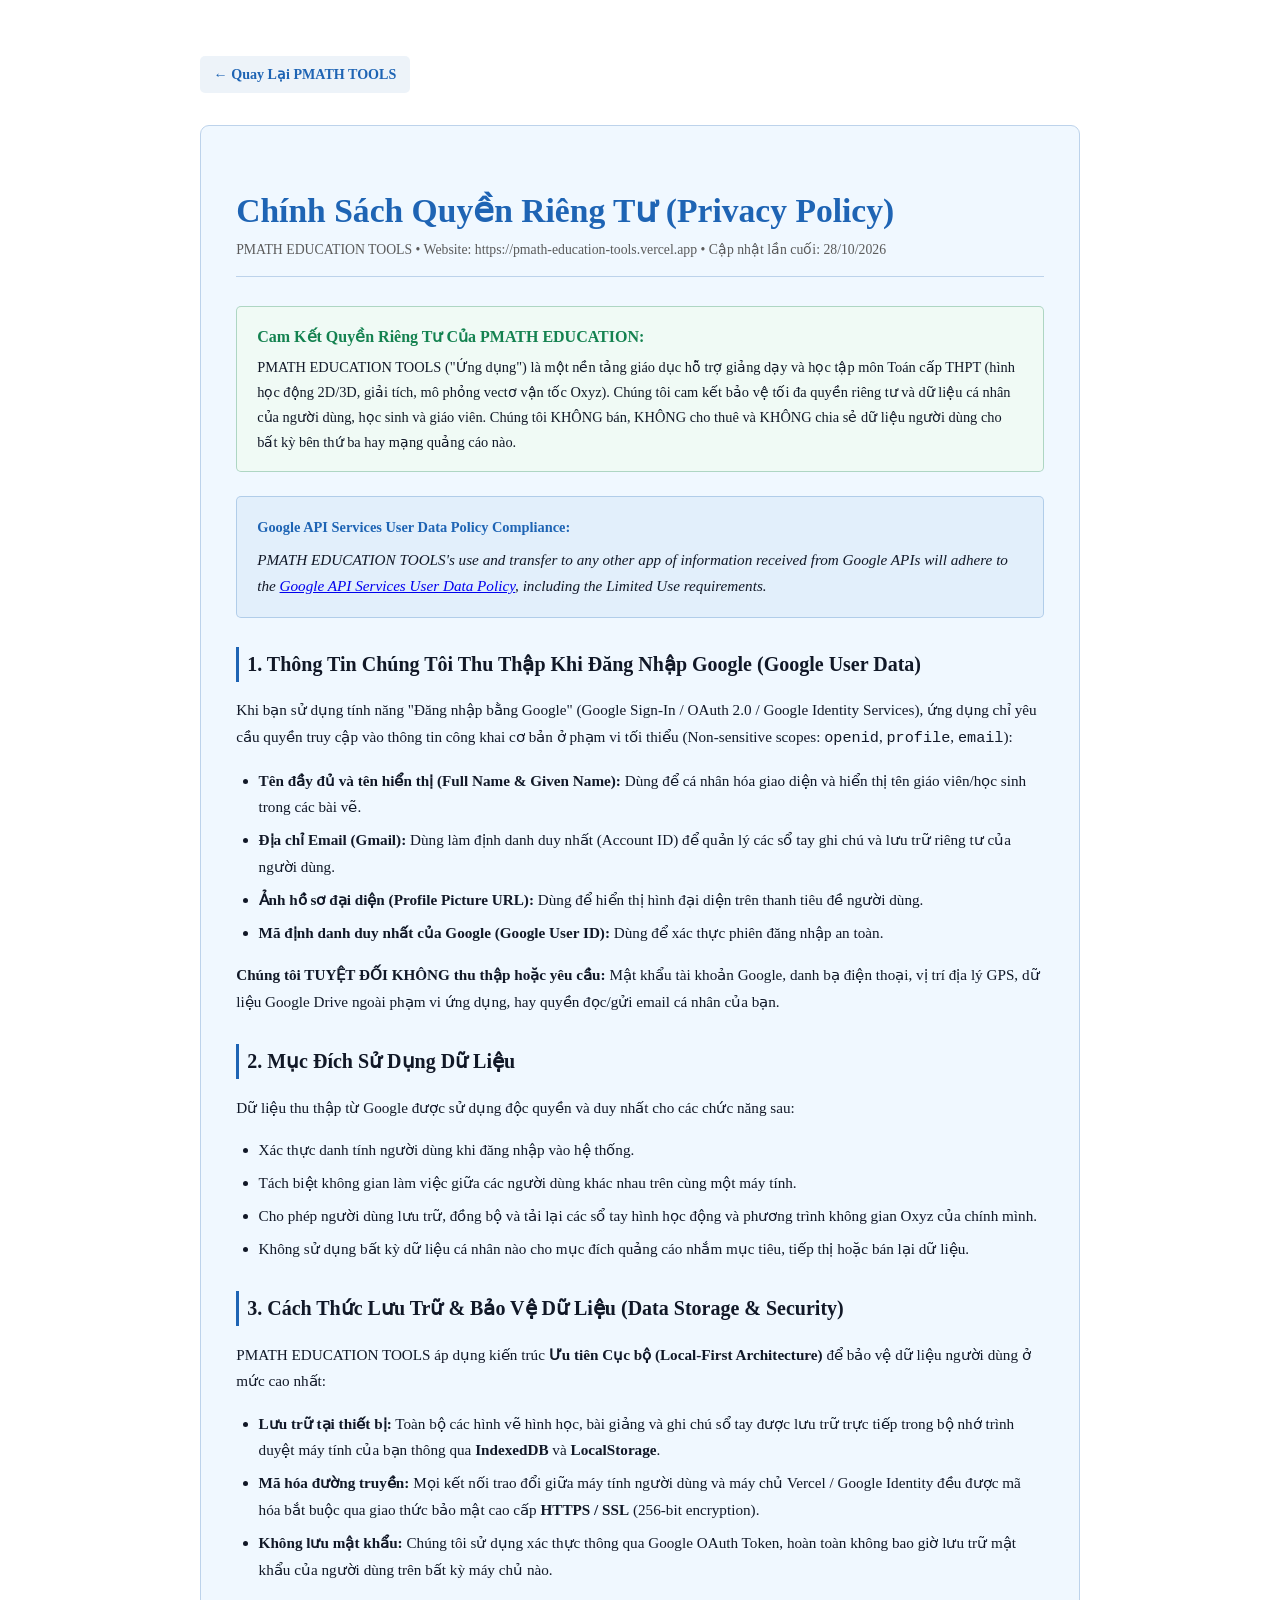
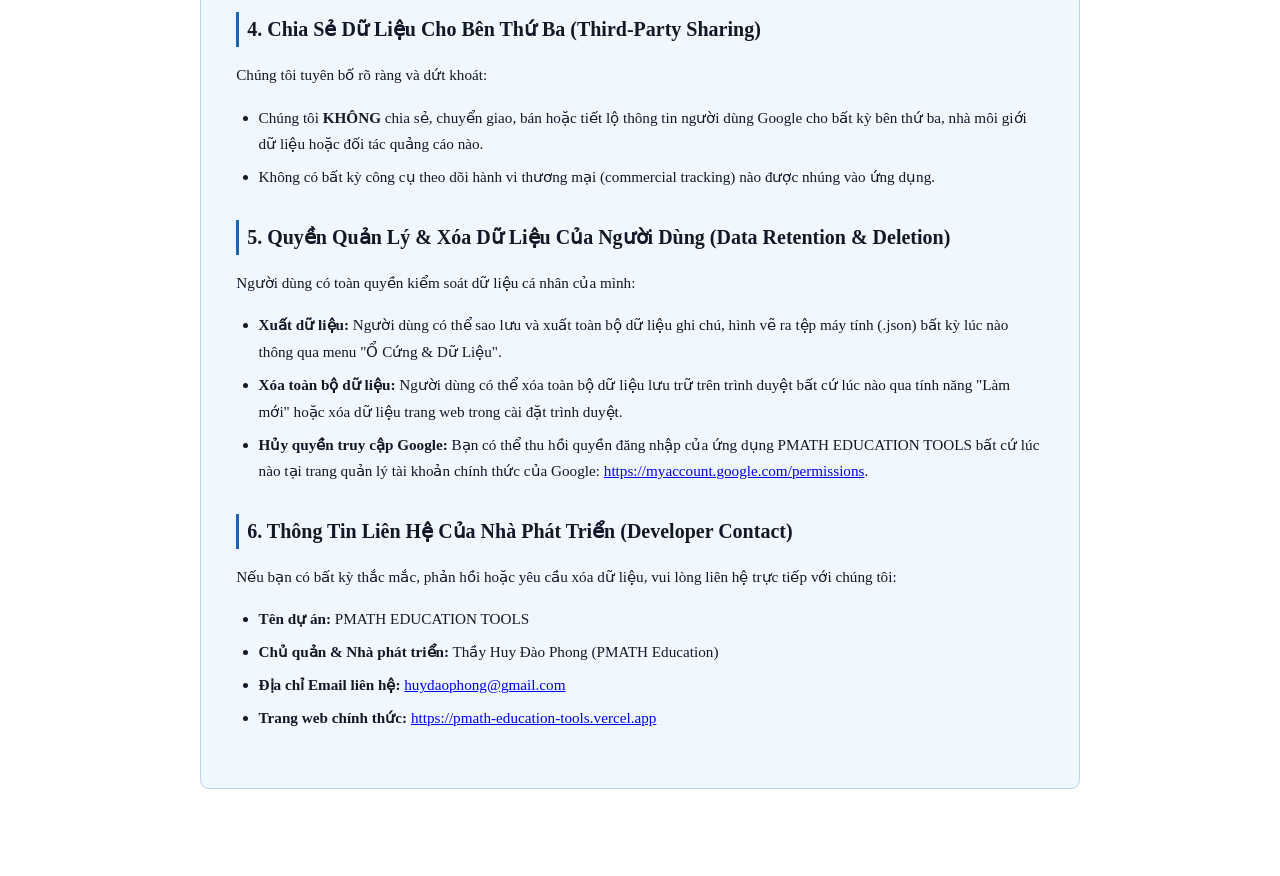
==== privacy.html @ 31294663 "Add Privacy Policy and Terms of Service pages for Google OAuth verification" ====
<!DOCTYPE html>
<html lang="vi" data-theme="light">
<head>
  <meta charset="UTF-8" />
  <meta name="viewport" content="width=device-width, initial-scale=1.0" />
  <link rel="icon" type="image/png" href="./favicon.png" />
  <title>Chính Sách Quyền Riêng Tư (Privacy Policy) — PMATH EDUCATION TOOLS</title>
  <link rel="stylesheet" href="./styles.css" />
  <style>
    .legal-page-container {
      max-width: 880px;
      margin: 0 auto;
      padding: 3rem 1.5rem 5rem;
      color: var(--text-main);
      line-height: 1.75;
    }
    .legal-nav-back {
      display: inline-flex;
      align-items: center;
      gap: 0.45rem;
      font-size: 0.88rem;
      font-weight: 700;
      color: var(--excolor);
      text-decoration: none;
      margin-bottom: 2rem;
      padding: 0.4rem 0.85rem;
      border-radius: var(--radius-sm);
      background: rgba(30, 100, 180, 0.08);
      transition: all 0.15s ease;
    }
    .legal-nav-back:hover {
      background: var(--excolor);
      color: #ffffff;
    }
    .legal-card {
      background: var(--bg-card);
      border: 1px solid var(--border-color);
      border-radius: var(--radius-lg);
      padding: 2.5rem 2.2rem;
      box-shadow: var(--shadow-sm);
    }
    .legal-card h1 {
      font-size: 2.1rem;
      font-weight: 800;
      color: var(--excolor);
      margin-bottom: 0.35rem;
      line-height: 1.3;
    }
    .legal-sub {
      font-size: 0.86rem;
      color: var(--text-muted);
      margin-bottom: 1.8rem;
      display: block;
      border-bottom: 1px solid var(--border-color);
      padding-bottom: 0.85rem;
    }
    .legal-card h2 {
      font-size: 1.25rem;
      font-weight: 700;
      color: var(--text-main);
      margin-top: 1.8rem;
      margin-bottom: 0.6rem;
      border-left: 3px solid var(--excolor);
      padding-left: 0.5rem;
    }
    .legal-card p, .legal-card li {
      font-size: 0.95rem;
      color: var(--text-main);
      margin-bottom: 0.75rem;
    }
    .legal-card ul {
      padding-left: 1.4rem;
      margin-bottom: 1rem;
    }
    .legal-card li {
      margin-bottom: 0.4rem;
    }
    .legal-highlight-box {
      background: var(--defbg);
      border: 1px solid rgba(20, 130, 80, 0.3);
      border-radius: var(--radius-sm);
      padding: 1rem 1.25rem;
      margin: 1.25rem 0;
    }
    .legal-compliance-box {
      background: rgba(30, 100, 180, 0.06);
      border: 1px solid rgba(30, 100, 180, 0.25);
      border-radius: var(--radius-sm);
      padding: 1.1rem 1.25rem;
      margin: 1.5rem 0;
      font-size: 0.9rem;
    }
  </style>
</head>
<body style="background: var(--bg-body);">
  <div class="legal-page-container">
    <a href="./index.html" class="legal-nav-back">← Quay Lại PMATH TOOLS</a>

    <div class="legal-card">
      <h1>Chính Sách Quyền Riêng Tư (Privacy Policy)</h1>
      <span class="legal-sub">PMATH EDUCATION TOOLS • Website: https://pmath-education-tools.vercel.app • Cập nhật lần cuối: 28/10/2026</span>

      <div class="legal-highlight-box">
        <strong style="color:var(--defcolor); display:block; margin-bottom:0.25rem;">Cam Kết Quyền Riêng Tư Của PMATH EDUCATION:</strong>
        <p style="margin:0; font-size:0.9rem;">
          PMATH EDUCATION TOOLS ("Ứng dụng") là một nền tảng giáo dục hỗ trợ giảng dạy và học tập môn Toán cấp THPT (hình học động 2D/3D, giải tích, mô phỏng vectơ vận tốc Oxyz). Chúng tôi cam kết bảo vệ tối đa quyền riêng tư và dữ liệu cá nhân của người dùng, học sinh và giáo viên. Chúng tôi KHÔNG bán, KHÔNG cho thuê và KHÔNG chia sẻ dữ liệu người dùng cho bất kỳ bên thứ ba hay mạng quảng cáo nào.
        </p>
      </div>

      <!-- Google User Data Policy Compliance Statement -->
      <div class="legal-compliance-box">
        <strong style="color:var(--excolor); display:block; margin-bottom:0.4rem;">Google API Services User Data Policy Compliance:</strong>
        <p style="margin:0; font-style:italic;">
          PMATH EDUCATION TOOLS's use and transfer to any other app of information received from Google APIs will adhere to the <a href="https://developers.google.com/terms/api-services-user-data-policy" target="_blank" rel="noreferrer">Google API Services User Data Policy</a>, including the Limited Use requirements.
        </p>
      </div>

      <h2>1. Thông Tin Chúng Tôi Thu Thập Khi Đăng Nhập Google (Google User Data)</h2>
      <p>Khi bạn sử dụng tính năng "Đăng nhập bằng Google" (Google Sign-In / OAuth 2.0 / Google Identity Services), ứng dụng chỉ yêu cầu quyền truy cập vào thông tin công khai cơ bản ở phạm vi tối thiểu (Non-sensitive scopes: <code>openid</code>, <code>profile</code>, <code>email</code>):</p>
      <ul>
        <li><strong>Tên đầy đủ và tên hiển thị (Full Name &amp; Given Name):</strong> Dùng để cá nhân hóa giao diện và hiển thị tên giáo viên/học sinh trong các bài vẽ.</li>
        <li><strong>Địa chỉ Email (Gmail):</strong> Dùng làm định danh duy nhất (Account ID) để quản lý các sổ tay ghi chú và lưu trữ riêng tư của người dùng.</li>
        <li><strong>Ảnh hồ sơ đại diện (Profile Picture URL):</strong> Dùng để hiển thị hình đại diện trên thanh tiêu đề người dùng.</li>
        <li><strong>Mã định danh duy nhất của Google (Google User ID):</strong> Dùng để xác thực phiên đăng nhập an toàn.</li>
      </ul>
      <p><strong>Chúng tôi TUYỆT ĐỐI KHÔNG thu thập hoặc yêu cầu:</strong> Mật khẩu tài khoản Google, danh bạ điện thoại, vị trí địa lý GPS, dữ liệu Google Drive ngoài phạm vi ứng dụng, hay quyền đọc/gửi email cá nhân của bạn.</p>

      <h2>2. Mục Đích Sử Dụng Dữ Liệu</h2>
      <p>Dữ liệu thu thập từ Google được sử dụng độc quyền và duy nhất cho các chức năng sau:</p>
      <ul>
        <li>Xác thực danh tính người dùng khi đăng nhập vào hệ thống.</li>
        <li>Tách biệt không gian làm việc giữa các người dùng khác nhau trên cùng một máy tính.</li>
        <li>Cho phép người dùng lưu trữ, đồng bộ và tải lại các sổ tay hình học động và phương trình không gian Oxyz của chính mình.</li>
        <li>Không sử dụng bất kỳ dữ liệu cá nhân nào cho mục đích quảng cáo nhắm mục tiêu, tiếp thị hoặc bán lại dữ liệu.</li>
      </ul>

      <h2>3. Cách Thức Lưu Trữ &amp; Bảo Vệ Dữ Liệu (Data Storage &amp; Security)</h2>
      <p>PMATH EDUCATION TOOLS áp dụng kiến trúc <strong>Ưu tiên Cục bộ (Local-First Architecture)</strong> để bảo vệ dữ liệu người dùng ở mức cao nhất:</p>
      <ul>
        <li><strong>Lưu trữ tại thiết bị:</strong> Toàn bộ các hình vẽ hình học, bài giảng và ghi chú sổ tay được lưu trữ trực tiếp trong bộ nhớ trình duyệt máy tính của bạn thông qua <strong>IndexedDB</strong> và <strong>LocalStorage</strong>.</li>
        <li><strong>Mã hóa đường truyền:</strong> Mọi kết nối trao đổi giữa máy tính người dùng và máy chủ Vercel / Google Identity đều được mã hóa bắt buộc qua giao thức bảo mật cao cấp <strong>HTTPS / SSL</strong> (256-bit encryption).</li>
        <li><strong>Không lưu mật khẩu:</strong> Chúng tôi sử dụng xác thực thông qua Google OAuth Token, hoàn toàn không bao giờ lưu trữ mật khẩu của người dùng trên bất kỳ máy chủ nào.</li>
      </ul>

      <h2>4. Chia Sẻ Dữ Liệu Cho Bên Thứ Ba (Third-Party Sharing)</h2>
      <p>Chúng tôi tuyên bố rõ ràng và dứt khoát:</p>
      <ul>
        <li>Chúng tôi <strong>KHÔNG</strong> chia sẻ, chuyển giao, bán hoặc tiết lộ thông tin người dùng Google cho bất kỳ bên thứ ba, nhà môi giới dữ liệu hoặc đối tác quảng cáo nào.</li>
        <li>Không có bất kỳ công cụ theo dõi hành vi thương mại (commercial tracking) nào được nhúng vào ứng dụng.</li>
      </ul>

      <h2>5. Quyền Quản Lý &amp; Xóa Dữ Liệu Của Người Dùng (Data Retention &amp; Deletion)</h2>
      <p>Người dùng có toàn quyền kiểm soát dữ liệu cá nhân của mình:</p>
      <ul>
        <li><strong>Xuất dữ liệu:</strong> Người dùng có thể sao lưu và xuất toàn bộ dữ liệu ghi chú, hình vẽ ra tệp máy tính (.json) bất kỳ lúc nào thông qua menu "Ổ Cứng &amp; Dữ Liệu".</li>
        <li><strong>Xóa toàn bộ dữ liệu:</strong> Người dùng có thể xóa toàn bộ dữ liệu lưu trữ trên trình duyệt bất cứ lúc nào qua tính năng "Làm mới" hoặc xóa dữ liệu trang web trong cài đặt trình duyệt.</li>
        <li><strong>Hủy quyền truy cập Google:</strong> Bạn có thể thu hồi quyền đăng nhập của ứng dụng PMATH EDUCATION TOOLS bất cứ lúc nào tại trang quản lý tài khoản chính thức của Google: <a href="https://myaccount.google.com/permissions" target="_blank" rel="noreferrer">https://myaccount.google.com/permissions</a>.</li>
      </ul>

      <h2>6. Thông Tin Liên Hệ Của Nhà Phát Triển (Developer Contact)</h2>
      <p>Nếu bạn có bất kỳ thắc mắc, phản hồi hoặc yêu cầu xóa dữ liệu, vui lòng liên hệ trực tiếp với chúng tôi:</p>
      <ul>
        <li><strong>Tên dự án:</strong> PMATH EDUCATION TOOLS</li>
        <li><strong>Chủ quản &amp; Nhà phát triển:</strong> Thầy Huy Đào Phong (PMATH Education)</li>
        <li><strong>Địa chỉ Email liên hệ:</strong> <a href="mailto:huydaophong@gmail.com">huydaophong@gmail.com</a></li>
        <li><strong>Trang web chính thức:</strong> <a href="https://pmath-education-tools.vercel.app">https://pmath-education-tools.vercel.app</a></li>
      </ul>
    </div>
  </div>
</body>
</html>
---- styles.css ----
/* ==========================================================================
   PMATH EDUCATION TOOLS — DESIGN SYSTEM (Theo Template_PMATH.tex v2.1)
   Font chính: Times New Roman + AxMath / KaTeX_Main
   Bảng màu Signature PMATH:
     - excolor   : RGB(30, 100, 180)  -> #1e64b4 (Xanh dương - Câu hỏi / Tiêu đề)
     - defcolor  : RGB(20, 130, 80)   -> #148250 (Xanh lá - Kiến thức / Định lý)
     - tfcolor   : RGB(0, 140, 150)   -> #008c96 (Ngọc lam - Đúng/Sai / Ghi chú)
     - warncolor : RGB(180, 90, 20)   -> #b45a14 (Cam nâu - Lưu ý / Mẹo giải)
     - exbg      : RGB(240, 248, 255) -> #f0f8ff (Nền xanh dương nhạt)
     - defbg     : RGB(240, 250, 245) -> #f0faf5 (Nền xanh lá nhạt)
     - tfbg      : RGB(230, 250, 250) -> #e6fafa (Nền ngọc lam nhạt)
     - warnbg    : RGB(255, 248, 240) -> #fff8f0 (Nền cam nhạt)
     - graytext  : RGB(90, 90, 90)    -> #5a5a5a (Chữ phụ)
   ========================================================================== */

:root,
[data-theme="light"] {
  --excolor: #1e64b4;
  --defcolor: #148250;
  --tfcolor: #008c96;
  --warncolor: #b45a14;
  --exbg: #f0f8ff;
  --defbg: #f0faf5;
  --tfbg: #e6fafa;
  --warnbg: #fff8f0;
  --graytext: #5a5a5a;

  --bg-app: #f4f8fc;
  --bg-panel: #ffffff;
  --bg-card: #f0f8ff;
  --bg-input: #ffffff;
  --bg-canvas: #ffffff;
  --text-main: #111827;
  --text-muted: #5a5a5a;
  --border-color: #bdd3eb;

  --primary: #1e64b4;
  --primary-hover: #154c8a;
  --primary-soft: rgba(30, 100, 180, 0.11);
  --accent-amber: #b45a14;
  --accent-emerald: #148250;
  --accent-rose: #c62828;
  --accent-violet: #008c96;

  --shadow-lg: 0 6px 22px -4px rgba(30, 100, 180, 0.12);
  --radius-lg: 9px;
  --radius-md: 7px;
  --radius-sm: 5px;
  --pmath-font: "Segoe UI", system-ui, -apple-system, BlinkMacSystemFont, Roboto, "Helvetica Neue", Arial, sans-serif;
  --pmath-math-font: "Cambria Math", AxMath, "KaTeX_Main", Georgia, serif;
}

[data-theme="dark"] {
  --excolor: #4ea1ff;
  --defcolor: #2dd48f;
  --tfcolor: #22d3ee;
  --warncolor: #fb923c;
  --exbg: #132036;
  --defbg: #0f2620;
  --tfbg: #0f252a;
  --warnbg: #271a12;
  --graytext: #94a3b8;

  --bg-app: #0b1320;
  --bg-panel: #131e31;
  --bg-card: #192841;
  --bg-input: #0d1626;
  --bg-canvas: #09101b;
  --text-main: #f8fafc;
  --text-muted: #94a3b8;
  --border-color: #2b4263;

  --primary: #4ea1ff;
  --primary-hover: #2589f5;
  --primary-soft: rgba(78, 161, 255, 0.15);
  --accent-amber: #fb923c;
  --accent-emerald: #2dd48f;
  --accent-rose: #fb7185;
  --accent-violet: #22d3ee;

  --shadow-lg: 0 10px 30px -5px rgba(0, 0, 0, 0.5);
}

.pmath-global-bar,
.pmath-global-bar *,
.geolab-wrapper,
.geolab-wrapper *,
dialog.app-dialog,
dialog.app-dialog * {
  box-sizing: border-box;
  font-family: var(--pmath-font);
}

/* ==========================================================================
   UNIFIED TOP BRAND HEADER (PMATH EDUCATION TOOLS)
   ========================================================================== */
.pmath-global-bar {
  height: 54px;
  width: 100vw;
  background: linear-gradient(
    90deg,
    #e6fafa 0%,
    #ffffff 18%,
    #ffffff 78%,
    #f0f8ff 100%
  );
  border-bottom: 2px solid #1e64b4;
  box-shadow: 0 2px 10px rgba(30, 100, 180, 0.12);
  display: flex;
  align-items: center;
  justify-content: space-between;
  padding: 0 14px;
  gap: 12px;
  z-index: 100;
  position: relative;
  flex-shrink: 0;
}

.pmath-global-bar::after {
  content: "";
  position: absolute;
  left: 0;
  right: 0;
  bottom: -4px;
  height: 1.5px;
  background: linear-gradient(90deg, #148250 0%, #008c96 50%, #1e64b4 100%);
  pointer-events: none;
}

.pmath-brand-left {
  display: flex;
  align-items: center;
  gap: 11px;
  min-width: 0;
}

.pmath-logo-box {
  height: 44px;
  padding: 2px 8px;
  background: #ffffff;
  border: 1.5px solid #1e64b4;
  border-radius: 8px;
  display: flex;
  align-items: center;
  justify-content: center;
  box-shadow: 0 2px 6px rgba(30, 100, 180, 0.14);
  flex-shrink: 0;
}

.pmath-logo-img {
  height: 38px;
  width: auto;
  object-fit: contain;
  display: block;
}

.pmath-brand-text {
  display: flex;
  flex-direction: column;
  justify-content: center;
  min-width: 0;
}

.pmath-brand-row1 {
  display: flex;
  align-items: center;
  gap: 7px;
}

.pmath-app-title {
  font-size: 1.15rem;
  font-weight: 700;
  color: #1e64b4;
  letter-spacing: 0.03em;
  line-height: 1.15;
}

.pmath-tag-pill {
  font-size: 0.7rem;
  font-weight: 700;
  color: #ffffff;
  background: #148250;
  padding: 1px 7px;
  border-radius: 4px;
  letter-spacing: 0.04em;
}

.pmath-brand-row2 {
  font-size: 0.75rem;
  color: #5a5a5a;
  white-space: nowrap;
}

.pmath-global-actions {
  display: flex;
  align-items: center;
  gap: 7px;
  flex-shrink: 0;
}

.btn-top-action {
  padding: 5px 12px;
  border-radius: 6px;
  border: 1.5px solid #bdd3eb;
  background: #ffffff;
  color: #1e64b4;
  font-size: 0.84rem;
  font-weight: 700;
  cursor: pointer;
  display: inline-flex;
  align-items: center;
  gap: 5px;
  transition: all 0.16s ease;
}

.btn-top-action:hover {
  background: #f0f8ff;
  border-color: #1e64b4;
}

.btn-top-action.active {
  background: #148250;
  color: #ffffff;
  border-color: #0f663e;
  box-shadow: 0 2px 6px rgba(20, 130, 80, 0.28);
}

.btn-top-action.theme-action-btn {
  padding: 5px 9px;
  font-size: 1rem;
}

.motion-quick-bar {
  display: flex;
  align-items: center;
  gap: 6px;
  padding: 3px 10px;
  background: var(--warnbg);
  border: 1px solid var(--warncolor);
  border-radius: var(--radius-sm);
}

.pmath-global-nav {
  display: flex;
  align-items: center;
  gap: 6px;
  background: #f0f8ff;
  padding: 4px;
  border-radius: 8px;
  border: 1px solid #bdd3eb;
  flex-shrink: 0;
}

.pmath-nav-tab {
  border: 1px solid transparent;
  background: transparent;
  color: #1e64b4;
  font-size: 0.88rem;
  font-weight: 700;
  padding: 5px 12px;
  border-radius: 6px;
  cursor: pointer;
  transition: all 0.16s ease;
  white-space: nowrap;
}

.pmath-nav-tab:hover {
  background: rgba(30, 100, 180, 0.08);
}

.pmath-nav-tab.active {
  background: #1e64b4;
  color: #ffffff;
  border-color: #154884;
  box-shadow: 0 2px 6px rgba(30, 100, 180, 0.28);
}

/* Containers under Top Brand Bar */
#root.pmath-board-root {
  width: 100vw;
  height: calc(100vh - 54px);
  overflow: hidden;
}

.geolab-wrapper {
  background-color: var(--bg-app);
  color: var(--text-main);
  line-height: 1.45;
  height: calc(100vh - 54px);
  width: 100vw;
  display: flex;
  flex-direction: column;
  overflow-x: hidden;
  overflow-y: auto;
  user-select: none;
}

.geolab-wrapper h1,
.geolab-wrapper h2,
.geolab-wrapper h3,
.geolab-wrapper h4,
.geolab-wrapper p,
.geolab-wrapper ul,
.geolab-wrapper ol,
dialog.app-dialog h2,
dialog.app-dialog h3,
dialog.app-dialog p {
  margin: 0;
  padding: 0;
}

/* Floating Mode Switcher (Bottom-Right Quick Pill) */
.floating-mode-switcher {
  position: fixed;
  bottom: 14px;
  right: 16px;
  z-index: 99999;
  display: flex;
  align-items: center;
  gap: 5px;
  padding: 4px;
  background: rgba(255, 255, 255, 0.96);
  backdrop-filter: blur(10px);
  border: 1.5px solid #1e64b4;
  border-radius: 999px;
  box-shadow: 0 8px 26px rgba(30, 100, 180, 0.25);
  font-family: var(--pmath-font);
}

.fms-btn {
  display: inline-flex;
  align-items: center;
  gap: 6px;
  padding: 5px 13px;
  border-radius: 999px;
  border: none;
  background: transparent;
  color: #1e64b4;
  font-size: 13.5px;
  font-weight: 700;
  cursor: pointer;
  transition: all 0.18s ease;
  white-space: nowrap;
}

.fms-logo {
  width: 20px;
  height: 20px;
  object-fit: contain;
  border-radius: 4px;
  background: #fff;
}

.fms-btn:hover {
  background: #f0f8ff;
}

.fms-btn.active#switchToNRBtn {
  background: linear-gradient(135deg, #1e64b4, #008c96);
  color: #ffffff;
  box-shadow: 0 2px 10px rgba(30, 100, 180, 0.38);
}

.fms-btn.active#switchToGeoLabBtn {
  background: linear-gradient(135deg, #148250, #008c96);
  color: #ffffff;
  box-shadow: 0 2px 10px rgba(20, 130, 80, 0.38);
}

/* Studio Sub-Header */
.app-header {
  display: flex;
  align-items: center;
  justify-content: space-between;
  padding: 0.5rem 1.2rem;
  background-color: var(--bg-panel);
  border-bottom: 1.5px solid var(--excolor);
  gap: 0.75rem;
  flex-wrap: wrap;
}

.brand {
  display: flex;
  align-items: center;
  gap: 0.65rem;
}

.brand-logo-mini {
  width: 38px;
  height: 38px;
  border-radius: 7px;
  background: #ffffff;
  border: 1px solid var(--excolor);
  display: flex;
  align-items: center;
  justify-content: center;
  padding: 2px;
  box-shadow: 0 2px 6px rgba(30, 100, 180, 0.15);
}

.brand-logo-mini img {
  width: 100%;
  height: 100%;
  object-fit: contain;
}

.brand-title h1 {
  font-size: 1.05rem;
  font-weight: 700;
  color: var(--excolor);
  letter-spacing: 0.02em;
}

.brand-title p {
  font-size: 0.8rem;
  color: var(--text-muted);
  font-style: normal;
}

/* Space Mode Switcher (2D vs 3D) */
.space-switcher {
  display: flex;
  background-color: var(--exbg);
  padding: 0.22rem;
  border-radius: var(--radius-md);
  border: 1px solid var(--excolor);
  gap: 0.25rem;
}

.space-btn {
  border: none;
  background: transparent;
  color: var(--excolor);
  padding: 0.36rem 0.9rem;
  border-radius: var(--radius-sm);
  font-size: 0.88rem;
  font-weight: 700;
  cursor: pointer;
  transition: all 0.15s;
}

.space-btn.active {
  background-color: var(--excolor);
  color: #ffffff;
}

.header-actions {
  display: flex;
  align-items: center;
  gap: 0.5rem;
  flex-wrap: wrap;
}

.btn-secondary {
  display: inline-flex;
  align-items: center;
  gap: 0.35rem;
  padding: 0.38rem 0.78rem;
  border-radius: var(--radius-sm);
  border: 1px solid var(--border-color);
  background-color: var(--bg-card);
  color: var(--text-main);
  font-size: 0.85rem;
  font-weight: 700;
  cursor: pointer;
  transition: all 0.15s;
}

.btn-secondary:hover {
  border-color: var(--excolor);
  background-color: var(--primary-soft);
  color: var(--excolor);
}

.btn-primary {
  display: inline-flex;
  align-items: center;
  gap: 0.35rem;
  padding: 0.42rem 0.9rem;
  border-radius: var(--radius-sm);
  border: 1px solid var(--excolor);
  background-color: var(--excolor);
  color: #fff;
  font-weight: 700;
  font-size: 0.86rem;
  cursor: pointer;
  transition: background-color 0.15s;
}

.btn-primary:hover {
  background-color: var(--primary-hover);
}

/* Equation Input Bar */
.equation-bar-wrap {
  background-color: var(--defbg);
  border-bottom: 1px solid var(--border-color);
  padding: 0.5rem 1.2rem;
  display: flex;
  flex-direction: column;
  gap: 0.38rem;
}

.equation-form-row {
  display: flex;
  align-items: center;
  gap: 0.5rem;
  flex-wrap: wrap;
}

.eq-badge {
  font-family: "Segoe UI", system-ui, -apple-system, sans-serif;
  font-style: normal;
  font-weight: 700;
  font-size: 0.98rem;
  color: #ffffff;
  background-color: var(--defcolor);
  border: 1px solid var(--defcolor);
  padding: 0.3rem 0.7rem;
  border-radius: var(--radius-sm);
}

.eq-input {
  flex: 1;
  min-width: 260px;
  padding: 0.44rem 0.8rem;
  border-radius: var(--radius-sm);
  border: 1.5px solid var(--defcolor);
  background-color: var(--bg-input);
  color: var(--text-main);
  font-family: "Segoe UI", system-ui, -apple-system, sans-serif;
  font-size: 0.95rem;
  outline: none;
}

.eq-input:focus {
  border-color: var(--excolor);
  box-shadow: 0 0 0 2px var(--primary-soft);
}

.eq-presets-row {
  display: flex;
  align-items: center;
  gap: 0.4rem;
  flex-wrap: wrap;
  font-size: 0.82rem;
}

.eq-chip {
  padding: 0.2rem 0.6rem;
  border-radius: 999px;
  border: 1px solid var(--border-color);
  background-color: var(--bg-panel);
  color: var(--text-main);
  cursor: pointer;
  font-size: 0.8rem;
  transition: all 0.15s;
}

.eq-chip:hover {
  border-color: var(--excolor);
  color: var(--excolor);
  background-color: var(--exbg);
}

.eq-chip.combo {
  border-color: var(--warncolor);
  background-color: var(--warnbg);
  color: var(--warncolor);
  font-weight: 700;
}

.eq-error-msg {
  font-size: 0.84rem;
  color: var(--accent-rose);
  font-weight: 700;
  display: none;
}

/* Workspace Layout (Adaptive: 2 Columns by default, 3 Columns when Knowledge Drawer is Open) */
.workspace {
  display: grid;
  grid-template-columns: 295px 1fr;
  gap: 0.85rem;
  padding: 0.75rem 1rem;
  flex: 1;
  max-width: 1920px;
  width: 100%;
  margin: 0 auto;
  transition: grid-template-columns 0.25s ease;
}

.workspace.knowledge-open {
  grid-template-columns: 295px 1fr 390px;
}

/* Left Sidebar: Segmented Tabs (Active Objects vs Geometry Library) */
.sidebar {
  background-color: var(--bg-panel);
  border: 1.5px solid var(--excolor);
  border-radius: var(--radius-lg);
  display: flex;
  flex-direction: column;
  overflow: hidden;
  box-shadow: var(--shadow-lg);
  max-height: calc(100vh - 210px);
}

.sidebar-tabs-header {
  display: flex;
  background-color: var(--exbg);
  border-bottom: 1.5px solid var(--border-color);
  padding: 4px;
  gap: 4px;
}

.sidebar-tab-btn {
  flex: 1;
  padding: 6px 8px;
  border: 1px solid transparent;
  border-radius: var(--radius-sm);
  background: transparent;
  color: var(--text-muted);
  font-size: 0.82rem;
  font-weight: 700;
  cursor: pointer;
  transition: all 0.15s ease;
  white-space: nowrap;
  display: flex;
  align-items: center;
  justify-content: center;
  gap: 4px;
}

.sidebar-tab-btn:hover {
  color: var(--excolor);
  background: rgba(30, 100, 180, 0.08);
}

.sidebar-tab-btn.active {
  background: var(--bg-panel);
  color: var(--excolor);
  border-color: var(--excolor);
  box-shadow: 0 1px 4px rgba(30, 100, 180, 0.16);
}

.sidebar-tab-panel {
  display: flex;
  flex-direction: column;
  flex: 1;
  overflow: hidden;
}

.sidebar-panel-hint {
  padding: 0.4rem 0.65rem;
  font-size: 0.74rem;
  color: var(--text-muted);
  display: flex;
  justify-content: space-between;
  align-items: center;
  border-bottom: 1px solid var(--border-color);
  background: var(--bg-app);
}

.library-filter-pills {
  display: flex;
  gap: 4px;
  padding: 6px 8px;
  overflow-x: auto;
  border-bottom: 1px solid var(--border-color);
  background: var(--bg-app);
}

.filter-pill {
  padding: 2px 8px;
  border-radius: 999px;
  border: 1px solid var(--border-color);
  background: var(--bg-panel);
  color: var(--text-muted);
  font-size: 0.75rem;
  font-weight: 600;
  cursor: pointer;
  white-space: nowrap;
  transition: all 0.14s ease;
}

.filter-pill:hover,
.filter-pill.active {
  background: var(--excolor);
  color: #ffffff;
  border-color: var(--excolor);
}

/* Active Scene Objects Tree */
.scene-objects-list {
  list-style: none;
  overflow-y: auto;
  padding: 0.45rem;
  display: flex;
  flex-direction: column;
  gap: 0.28rem;
  background-color: var(--exbg);
  flex: 1;
}

.scene-obj-item {
  display: flex;
  align-items: center;
  justify-content: space-between;
  padding: 0.4rem 0.55rem;
  border-radius: var(--radius-sm);
  border: 1px solid var(--border-color);
  background-color: var(--bg-panel);
  cursor: pointer;
  font-size: 0.86rem;
  gap: 0.4rem;
}

.scene-obj-item:hover {
  border-color: var(--excolor);
}

.scene-obj-item.selected {
  border: 1.5px solid var(--excolor);
  background-color: var(--primary-soft);
}

.scene-obj-item.hidden-obj {
  opacity: 0.48;
}

.obj-left {
  display: flex;
  align-items: center;
  gap: 0.45rem;
  min-width: 0;
  flex: 1;
}

.obj-color-dot {
  width: 12px;
  height: 12px;
  border-radius: 50%;
  flex-shrink: 0;
  border: 1.5px solid #ffffff;
  box-shadow: 0 0 0 1px rgba(0, 0, 0, 0.25);
}

.obj-title-wrap {
  overflow: hidden;
  text-overflow: ellipsis;
  white-space: nowrap;
}

.obj-name {
  font-weight: 700;
  font-style: normal;
}

.obj-sub {
  font-size: 0.78rem;
  color: var(--text-muted);
  margin-left: 0.25rem;
}

.obj-actions {
  display: flex;
  gap: 0.2rem;
}

.icon-mini-btn {
  border: none;
  background: transparent;
  color: var(--text-muted);
  cursor: pointer;
  padding: 0.15rem 0.3rem;
  border-radius: 4px;
  font-size: 0.8rem;
}

.icon-mini-btn:hover {
  color: var(--excolor);
  background-color: var(--exbg);
}

/* Encyclopedia Shape Library List */
.search-box {
  padding: 0.5rem 0.65rem;
  border-bottom: 1px solid var(--border-color);
  background-color: var(--defbg);
}

.search-input {
  width: 100%;
  padding: 0.42rem 0.65rem;
  border-radius: var(--radius-sm);
  border: 1px solid var(--defcolor);
  background-color: var(--bg-input);
  color: var(--text-main);
  font-size: 0.86rem;
  outline: none;
}

.shape-list {
  list-style: none;
  overflow-y: auto;
  padding: 0.45rem;
  display: flex;
  flex-direction: column;
  gap: 0.28rem;
  flex: 1;
  background-color: var(--bg-panel);
}

.shape-group-label {
  font-size: 0.78rem;
  text-transform: uppercase;
  letter-spacing: 0.04em;
  color: var(--defcolor);
  font-weight: 700;
  padding: 0.45rem 0.4rem 0.15rem;
  border-bottom: 1px dashed rgba(20, 130, 80, 0.3);
}

.shape-item {
  width: 100%;
  text-align: left;
  border: 1px solid transparent;
  background: transparent;
  color: var(--text-main);
  padding: 0.46rem 0.55rem;
  border-radius: var(--radius-sm);
  cursor: pointer;
  display: flex;
  align-items: center;
  justify-content: space-between;
  gap: 0.5rem;
  transition: all 0.15s;
}

.shape-item:hover {
  background-color: var(--defbg);
  border-color: var(--defcolor);
}

.shape-item.active {
  background-color: var(--defbg);
  border: 1.5px solid var(--defcolor);
}

.shape-item-left {
  display: flex;
  align-items: center;
  gap: 0.55rem;
  min-width: 0;
}

.shape-badge {
  width: 30px;
  height: 30px;
  border-radius: 6px;
  background-color: var(--exbg);
  border: 1px solid var(--excolor);
  color: var(--excolor);
  display: grid;
  place-items: center;
  font-size: 1rem;
  font-weight: 700;
  flex-shrink: 0;
}

.shape-item-title {
  font-size: 0.9rem;
  font-weight: 700;
  white-space: nowrap;
  overflow: hidden;
  text-overflow: ellipsis;
}

.shape-item-sub {
  font-size: 0.76rem;
  color: var(--text-muted);
  font-style: normal;
  white-space: nowrap;
  overflow: hidden;
  text-overflow: ellipsis;
}

.add-to-scene-pill {
  font-size: 0.74rem;
  padding: 0.15rem 0.48rem;
  border-radius: 4px;
  background-color: var(--defbg);
  border: 1px solid var(--defcolor);
  color: var(--defcolor);
  font-weight: 700;
  flex-shrink: 0;
}

.shape-item:hover .add-to-scene-pill {
  background-color: var(--defcolor);
  color: #fff;
}

/* Center Stage Column */
.stage-column {
  display: flex;
  flex-direction: column;
  gap: 0.9rem;
  min-width: 0;
}

.canvas-card {
  background-color: var(--bg-panel);
  border: 1.5px solid var(--excolor);
  border-radius: var(--radius-lg);
  display: flex;
  flex-direction: column;
  overflow: hidden;
  box-shadow: var(--shadow-lg);
  flex: 1;
  min-height: 470px;
  position: relative;
}

/* Fullscreen Canvas Mode */
.canvas-card.fullscreen-active {
  position: fixed;
  inset: 0;
  z-index: 9999;
  border-radius: 0;
  min-height: 100vh;
}

/* CAD Toolbar (Top of Canvas) */
.cad-toolbar {
  display: flex;
  align-items: center;
  justify-content: space-between;
  padding: 0.42rem 0.75rem;
  border-bottom: 1px solid var(--border-color);
  background-color: var(--exbg);
  flex-wrap: wrap;
  gap: 0.4rem;
}

.tool-group {
  display: flex;
  align-items: center;
  gap: 0.25rem;
  flex-wrap: wrap;
}

.tool-divider {
  width: 1px;
  height: 22px;
  background-color: var(--border-color);
  margin: 0 0.2rem;
}

.cad-btn {
  display: inline-flex;
  align-items: center;
  gap: 0.28rem;
  padding: 0.28rem 0.6rem;
  font-size: 0.82rem;
  font-weight: 700;
  border-radius: var(--radius-sm);
  border: 1px solid var(--border-color);
  background-color: var(--bg-panel);
  color: var(--text-main);
  cursor: pointer;
  transition: all 0.12s;
}

.cad-btn:hover:not(:disabled) {
  border-color: var(--excolor);
  background-color: var(--primary-soft);
  color: var(--excolor);
}

.cad-btn:disabled {
  opacity: 0.4;
  cursor: not-allowed;
}

.cad-btn.active {
  background-color: var(--excolor);
  color: #fff;
  border-color: var(--excolor);
}

.cad-btn.danger:hover:not(:disabled) {
  border-color: var(--accent-rose);
  color: var(--accent-rose);
  background-color: rgba(198, 40, 40, 0.1);
}

/* Style & Special Lines Sub-Toolbar */
.style-toolbar {
  display: flex;
  align-items: center;
  justify-content: space-between;
  padding: 0.36rem 0.75rem;
  border-bottom: 1px solid var(--border-color);
  background-color: var(--bg-panel);
  flex-wrap: wrap;
  gap: 0.5rem;
  font-size: 0.82rem;
  font-weight: 700;
}

.style-controls {
  display: flex;
  align-items: center;
  gap: 0.55rem;
  flex-wrap: wrap;
}

.color-swatch-group {
  display: flex;
  align-items: center;
  gap: 0.3rem;
}

.color-swatch {
  width: 20px;
  height: 20px;
  border-radius: 50%;
  border: 2px solid #ffffff;
  box-shadow: 0 0 0 1px rgba(0, 0, 0, 0.25);
  cursor: pointer;
}

.color-swatch.active {
  box-shadow: 0 0 0 2px var(--excolor);
  transform: scale(1.15);
}

input[type="color"] {
  width: 24px;
  height: 22px;
  border: none;
  background: transparent;
  cursor: pointer;
}

.stroke-select {
  padding: 0.2rem 0.45rem;
  border-radius: 4px;
  border: 1px solid var(--border-color);
  background-color: var(--bg-input);
  color: var(--text-main);
  font-size: 0.82rem;
  font-weight: 700;
}

.canvas-viewport {
  position: relative;
  flex: 1;
  background-color: var(--bg-canvas);
  overflow: hidden;
}

#geoCanvas {
  width: 100%;
  height: 100%;
  display: block;
}

.canvas-status-bar {
  position: absolute;
  bottom: 10px;
  left: 12px;
  right: 12px;
  display: flex;
  justify-content: space-between;
  align-items: center;
  pointer-events: none;
  gap: 0.5rem;
  flex-wrap: wrap;
}

.status-pill {
  background-color: rgba(30, 100, 180, 0.9);
  color: #ffffff;
  padding: 0.28rem 0.75rem;
  border-radius: 999px;
  font-size: 0.8rem;
  backdrop-filter: blur(6px);
  border: 1px solid rgba(255, 255, 255, 0.3);
}

/* ==========================================================================
   TCOLORBOX CONTAINERS (Chuẩn Mục 6 Template_PMATH.tex:
   attach boxed title to top left={xshift=4mm, yshift=-2.5mm})
   ========================================================================== */
.controls-metrics-grid {
  display: grid;
  grid-template-columns: 1fr 1fr;
  gap: 0.85rem;
  padding-top: 0.35rem;
}

.panel-box {
  position: relative;
  background-color: var(--bg-panel);
  border: 1.5px solid var(--excolor);
  border-radius: 9px;
  padding: 1.15rem 0.95rem 0.8rem;
  box-shadow: var(--shadow-lg);
}

.panel-box.tcolorbox-ex {
  background-color: var(--exbg);
  border-color: var(--excolor);
}

.panel-box.tcolorbox-def {
  background-color: var(--defbg);
  border-color: var(--defcolor);
}

.tcolorbox-badge {
  position: absolute;
  top: -12px;
  left: 14px;
  padding: 2px 12px;
  border-radius: 6px;
  color: #ffffff;
  font-size: 0.86rem;
  font-weight: 700;
  letter-spacing: 0.02em;
  box-shadow: 0 2px 6px rgba(0, 0, 0, 0.15);
}

.tcolorbox-badge.badge-ex {
  background-color: var(--excolor);
}

.tcolorbox-badge.badge-def {
  background-color: var(--defcolor);
}

.tcolorbox-badge.badge-tf {
  background-color: var(--tfcolor);
}

.tcolorbox-badge.badge-warn {
  background-color: var(--warncolor);
}

.panel-box-header {
  display: flex;
  align-items: center;
  justify-content: space-between;
  margin-bottom: 0.5rem;
  padding-bottom: 0.35rem;
  border-bottom: 1px dashed var(--border-color);
}

.sliders-container {
  display: grid;
  grid-template-columns: repeat(auto-fill, minmax(168px, 1fr));
  gap: 0.55rem;
}

.param-input-group {
  display: flex;
  flex-direction: column;
  gap: 0.22rem;
  background-color: var(--bg-panel);
  border: 1px solid var(--border-color);
  border-radius: var(--radius-md);
  padding: 0.42rem 0.6rem;
}

.param-input-label {
  font-size: 0.82rem;
  font-weight: 700;
  color: var(--text-main);
}

.param-input-wrap {
  display: flex;
  align-items: center;
  gap: 0.35rem;
}

.param-number-input {
  width: 100%;
  padding: 0.32rem 0.55rem;
  border-radius: var(--radius-sm);
  border: 1.5px solid var(--excolor);
  background-color: var(--bg-input);
  color: var(--excolor);
  font-family: "Segoe UI", system-ui, -apple-system, sans-serif;
  font-size: 0.96rem;
  font-weight: 700;
  outline: none;
}

.param-number-input:focus {
  box-shadow: 0 0 0 2px var(--primary-soft);
}

.param-unit-tag {
  font-size: 0.8rem;
  color: var(--text-muted);
  font-style: normal;
  font-weight: 700;
  white-space: nowrap;
}

.metrics-grid {
  display: grid;
  grid-template-columns: repeat(2, 1fr);
  gap: 0.45rem;
}

.metric-item {
  background-color: var(--bg-panel);
  border: 1px solid rgba(20, 130, 80, 0.35);
  border-left: 3.5px solid var(--defcolor);
  border-radius: var(--radius-md);
  padding: 0.42rem 0.65rem;
  display: flex;
  flex-direction: column;
}

.metric-name {
  font-size: 0.78rem;
  color: var(--text-muted);
  font-weight: 700;
}

.metric-value {
  font-size: 1.04rem;
  font-weight: 700;
  color: var(--defcolor);
  font-family: "Segoe UI", system-ui, -apple-system, sans-serif;
}

.metric-formula-sub {
  font-size: 0.75rem;
  color: var(--text-muted);
  font-style: normal;
}

/* ==========================================================================
   RIGHT KNOWLEDGE & INTERACTIONS COLUMN (tcolorbox LaTeX Handout Style)
   ========================================================================== */
.knowledge-panel {
  background-color: var(--bg-panel);
  border: 1.5px solid var(--excolor);
  border-radius: var(--radius-lg);
  display: flex;
  flex-direction: column;
  overflow: hidden;
  box-shadow: var(--shadow-lg);
  max-height: calc(100vh - 210px);
}

.knowledge-header {
  padding: 0.65rem 1rem;
  border-bottom: 2px solid var(--excolor);
  background: linear-gradient(135deg, var(--exbg), var(--defbg));
}

.knowledge-header-top {
  display: flex;
  justify-content: space-between;
  align-items: center;
  margin-bottom: 0.25rem;
}

.knowledge-badge-tag {
  font-size: 0.72rem;
  font-weight: 700;
  color: #ffffff;
  background-color: var(--excolor);
  padding: 2px 8px;
  border-radius: 4px;
  letter-spacing: 0.04em;
}

.close-knowledge-btn {
  padding: 2px 8px;
  border-radius: 4px;
  border: 1px solid var(--border-color);
  background: var(--bg-panel);
  color: var(--accent-rose);
  font-size: 0.78rem;
  font-weight: 700;
  cursor: pointer;
  transition: all 0.15s ease;
}

.close-knowledge-btn:hover {
  background: var(--warnbg);
  border-color: var(--accent-rose);
}

.pmath-chapter-tag {
  font-size: 0.72rem;
  font-weight: 700;
  color: #ffffff;
  background-color: var(--excolor);
  padding: 1px 7px;
  border-radius: 4px;
  letter-spacing: 0.04em;
}

.knowledge-header h2 {
  font-size: 1.15rem;
  font-weight: 700;
  color: var(--excolor);
}

.knowledge-header p {
  font-size: 0.82rem;
  color: var(--text-muted);
  font-style: normal;
}

.info-tabs {
  display: grid;
  grid-template-columns: repeat(3, 1fr);
  border-bottom: 1px solid var(--border-color);
  background-color: var(--exbg);
}

.info-tab {
  padding: 0.52rem 0.35rem;
  border: none;
  background: transparent;
  color: var(--text-muted);
  font-size: 0.84rem;
  font-weight: 700;
  cursor: pointer;
  border-bottom: 2.5px solid transparent;
}

.info-tab.active {
  color: var(--excolor);
  border-bottom-color: var(--excolor);
  background-color: var(--bg-panel);
}

.knowledge-body {
  padding: 1.1rem 0.9rem 0.9rem;
  overflow-y: auto;
  display: flex;
  flex-direction: column;
  gap: 1.15rem;
  flex: 1;
  user-select: text;
}

/* LaTeX tcolorbox style for .info-section */
.info-section {
  position: relative;
  background-color: var(--defbg);
  border: 1.5px solid var(--defcolor);
  border-radius: 8px;
  padding: 1.15rem 0.9rem 0.8rem;
}

.info-section:nth-child(2) {
  background-color: var(--bg-panel);
  border-color: var(--defcolor);
}

.info-section:nth-child(3) {
  background-color: var(--exbg);
  border-color: var(--excolor);
}

.info-section:nth-child(4) {
  background-color: var(--warnbg);
  border-color: var(--warncolor);
}

.info-section h4 {
  position: absolute;
  top: -12px;
  left: 12px;
  background-color: var(--defcolor);
  color: #ffffff;
  font-size: 0.84rem;
  font-weight: 700;
  padding: 2px 11px;
  border-radius: 5px;
  margin: 0;
  box-shadow: 0 2px 4px rgba(0, 0, 0, 0.12);
}

.info-section:nth-child(3) h4 {
  background-color: var(--excolor);
}

.info-section:nth-child(4) h4 {
  background-color: var(--warncolor);
}

.info-section p {
  font-size: 0.92rem;
  line-height: 1.5;
}

.prop-list {
  list-style: none;
  display: flex;
  flex-direction: column;
  gap: 0.4rem;
}

.prop-list li {
  font-size: 0.9rem;
  line-height: 1.45;
  position: relative;
  padding-left: 1.1rem;
}

.prop-list li::before {
  content: "•";
  position: absolute;
  left: 0;
  color: var(--defcolor);
  font-weight: 700;
  font-size: 1.1rem;
  line-height: 1.2;
}

.formula-card {
  background-color: var(--bg-panel);
  border: 1px solid var(--border-color);
  border-left: 4px solid var(--excolor);
  border-radius: var(--radius-sm);
  padding: 0.55rem 0.75rem;
  margin-bottom: 0.5rem;
}

.formula-title {
  font-size: 0.84rem;
  color: var(--excolor);
  font-weight: 700;
}

.formula-math {
  font-family: AxMath, "Times New Roman", "Cambria Math", serif;
  font-style: normal;
  font-size: 1.06rem;
  font-weight: 700;
  color: var(--defcolor);
  margin: 0.18rem 0;
}

.formula-note {
  font-size: 0.8rem;
  color: var(--text-muted);
  font-style: normal;
}

.interaction-badge {
  background-color: var(--bg-panel);
  border: 1px solid var(--border-color);
  border-left: 4px solid var(--tfcolor);
  border-radius: var(--radius-sm);
  padding: 0.52rem 0.72rem;
  margin-bottom: 0.45rem;
  font-size: 0.88rem;
}

/* Signature PMATH Footer (fancyfoot in Template_PMATH.tex) */
.pmath-signature-footer {
  display: flex;
  align-items: center;
  justify-content: space-between;
  padding: 0.45rem 1.25rem;
  background-color: var(--bg-panel);
  border-top: 1.5px solid var(--excolor);
  font-size: 0.82rem;
  color: var(--graytext);
  flex-wrap: wrap;
  gap: 0.5rem;
}

.pmath-signature-footer .footer-center strong {
  color: var(--excolor);
}

.pmath-signature-footer .footer-right strong {
  color: var(--defcolor);
}

/* Dialogs */
dialog.app-dialog {
  margin: auto;
  width: min(920px, 92vw);
  max-height: 85vh;
  background-color: var(--bg-panel);
  color: var(--text-main);
  border: 2px solid var(--excolor);
  border-radius: var(--radius-lg);
  padding: 0;
  box-shadow: var(--shadow-lg);
}

dialog.app-dialog.small-dialog {
  width: min(440px, 92vw);
}

dialog.app-dialog::backdrop {
  background: rgba(15, 23, 42, 0.65);
  backdrop-filter: blur(4px);
}

.dialog-header {
  display: flex;
  justify-content: space-between;
  align-items: center;
  padding: 0.8rem 1.15rem;
  border-bottom: 1.5px solid var(--excolor);
  background-color: var(--exbg);
  color: var(--excolor);
}

.dialog-body {
  padding: 1.1rem;
  overflow-y: auto;
  max-height: calc(85vh - 60px);
}

.summary-table {
  width: 100%;
  border-collapse: collapse;
  font-size: 0.9rem;
}

.summary-table th,
.summary-table td {
  border: 1px solid var(--border-color);
  padding: 0.52rem 0.68rem;
  text-align: left;
}

.summary-table th {
  background-color: var(--exbg);
  color: var(--excolor);
  font-weight: 700;
}

/* Quiz (tcolorbox cau style) */
.quiz-box {
  position: relative;
  background-color: var(--exbg);
  border: 1.5px solid var(--excolor);
  border-radius: 8px;
  padding: 1.1rem 0.9rem 0.85rem;
  display: flex;
  flex-direction: column;
  gap: 0.65rem;
}

.quiz-input-row {
  display: flex;
  gap: 0.45rem;
}

.quiz-input {
  flex: 1;
  padding: 0.45rem 0.65rem;
  border-radius: var(--radius-sm);
  border: 1.5px solid var(--excolor);
  background-color: var(--bg-input);
  color: var(--text-main);
  font-size: 0.95rem;
}

.quiz-feedback {
  font-size: 0.88rem;
  padding: 0.55rem 0.7rem;
  border-radius: var(--radius-sm);
  display: none;
}

.quiz-feedback.correct {
  display: block;
  background-color: var(--defbg);
  border: 1.5px solid var(--defcolor);
  color: var(--defcolor);
  font-weight: 700;
}

.quiz-feedback.wrong {
  display: block;
  background-color: var(--warnbg);
  border: 1.5px solid var(--warncolor);
  color: var(--warncolor);
  font-weight: 700;
}

/* ==========================================================================
   EDIT OBJECT MODAL / INSPECTOR (Tính năng Sửa Chi Tiết Điểm, Đường, Khối)
   ========================================================================== */
dialog.app-dialog.edit-dialog {
  width: 580px;
  max-width: 95vw;
  border-radius: var(--radius-lg);
  border: 2px solid var(--excolor);
  box-shadow: 0 12px 36px rgba(0, 0, 0, 0.35);
  padding: 0;
  overflow: hidden;
  background: var(--bg-panel);
}

.edit-dialog-content {
  padding: 1.1rem;
  display: flex;
  flex-direction: column;
  gap: 0.9rem;
  max-height: 70vh;
  overflow-y: auto;
}

.edit-section-header {
  font-size: 0.84rem;
  font-weight: 700;
  color: var(--excolor);
  display: flex;
  align-items: center;
  gap: 6px;
  border-bottom: 1.5px solid var(--border-color);
  padding-bottom: 0.25rem;
  margin-top: 0.25rem;
}

.edit-fields-grid {
  display: grid;
  grid-template-columns: 1fr 1fr;
  gap: 0.65rem;
}

.edit-field-group {
  display: flex;
  flex-direction: column;
  gap: 0.25rem;
}

.edit-field-group.full-width {
  grid-column: 1 / -1;
}

.edit-field-label {
  font-size: 0.8rem;
  font-weight: 700;
  color: var(--text-main);
}

.edit-field-input {
  padding: 0.45rem 0.65rem;
  border-radius: var(--radius-sm);
  border: 1.5px solid var(--border-color);
  background: var(--bg-input);
  color: var(--text-main);
  font-family: var(--pmath-font);
  font-size: 0.92rem;
  font-weight: 600;
  outline: none;
  transition: border-color 0.15s ease;
}

.edit-field-input:focus {
  border-color: var(--excolor);
  box-shadow: 0 0 0 2px var(--primary-soft);
}

.velocity-box {
  background: var(--warnbg);
  border: 1.5px solid var(--warncolor);
  border-radius: var(--radius-md);
  padding: 0.75rem;
  display: flex;
  flex-direction: column;
  gap: 0.65rem;
}

.velocity-header {
  display: flex;
  justify-content: space-between;
  align-items: center;
  font-weight: 700;
  color: var(--warncolor);
  font-size: 0.86rem;
}

.motion-control-row {
  display: flex;
  align-items: center;
  gap: 0.5rem;
}

.btn-motion-toggle {
  padding: 0.35rem 0.8rem;
  border-radius: var(--radius-sm);
  border: 1px solid var(--warncolor);
  background: var(--bg-panel);
  color: var(--warncolor);
  font-weight: 700;
  font-size: 0.82rem;
  cursor: pointer;
  transition: all 0.15s ease;
}

.btn-motion-toggle.active {
  background: var(--warncolor);
  color: #ffffff;
}

.icon-mini-btn.edit-obj-btn {
  color: var(--excolor);
  font-size: 0.76rem;
  padding: 2px 5px;
  background: rgba(30, 100, 180, 0.08);
  border-radius: 4px;
}

.icon-mini-btn.edit-obj-btn:hover {
  background: var(--excolor);
  color: #ffffff;
}

/* ==========================================================================
   AUTO-SAVE BADGE & INDICATOR
   ========================================================================== */
.autosave-pill {
  display: inline-flex;
  align-items: center;
  gap: 0.45rem;
  padding: 0.32rem 0.75rem;
  border-radius: 999px;
  background: rgba(20, 130, 80, 0.12);
  border: 1px solid rgba(20, 130, 80, 0.3);
  color: var(--defcolor);
  font-size: 0.78rem;
  font-weight: 600;
  user-select: none;
  transition: all 0.25s ease;
}

.autosave-pill.saving {
  background: rgba(30, 100, 180, 0.16);
  border-color: var(--excolor);
  color: var(--excolor);
}

.autosave-indicator {
  width: 8px;
  height: 8px;
  border-radius: 50%;
  background-color: var(--defcolor);
  box-shadow: 0 0 6px var(--defcolor);
  animation: pulse-dot 2.2s infinite ease-in-out;
}

.autosave-pill.saving .autosave-indicator {
  background-color: var(--excolor);
  box-shadow: 0 0 7px var(--excolor);
  animation: pulse-dot 0.6s infinite ease-in-out;
}

@keyframes pulse-dot {
  0%, 100% {
    transform: scale(0.9);
    opacity: 0.75;
  }
  50% {
    transform: scale(1.25);
    opacity: 1;
  }
}

/* ==========================================================================
   STORAGE LOCATION & BACKUP MODAL STYLES
   ========================================================================== */
dialog.storage-dialog {
  max-width: 680px;
  width: 95vw;
}

.storage-intro-banner {
  display: flex;
  gap: 0.85rem;
  padding: 0.85rem 1rem;
  background: var(--defbg);
  border: 1px solid rgba(20, 130, 80, 0.25);
  border-radius: var(--radius-md);
  margin-bottom: 1.15rem;
  align-items: flex-start;
}

.storage-intro-icon {
  font-size: 1.6rem;
  line-height: 1;
}

.storage-intro-banner strong {
  display: block;
  font-size: 0.92rem;
  color: var(--defcolor);
  margin-bottom: 0.2rem;
}

.storage-intro-banner p {
  font-size: 0.82rem;
  color: var(--text-main);
  margin: 0;
  line-height: 1.45;
}

.storage-section {
  margin-bottom: 1.25rem;
}

.storage-section-title {
  font-size: 0.88rem;
  font-weight: 700;
  color: var(--text-main);
  margin-bottom: 0.55rem;
  display: flex;
  align-items: center;
  gap: 0.4rem;
}

.storage-path-card {
  background: var(--bg-card);
  border: 1px solid var(--border-color);
  border-radius: var(--radius-sm);
  padding: 0.65rem 0.85rem;
  margin-bottom: 0.55rem;
}

.storage-path-label {
  display: flex;
  justify-content: space-between;
  align-items: center;
  font-size: 0.82rem;
  margin-bottom: 0.35rem;
}

.path-badge {
  font-size: 0.7rem;
  padding: 2px 7px;
  border-radius: 999px;
  background: var(--bg-hover);
  color: var(--text-muted);
  font-weight: 600;
}

.path-badge.primary {
  background: rgba(30, 100, 180, 0.15);
  color: var(--excolor);
  border: 1px solid rgba(30, 100, 180, 0.3);
}

.storage-path-box {
  display: flex;
  align-items: center;
  gap: 0.5rem;
  background: var(--bg-panel);
  border: 1px solid var(--border-color);
  border-radius: 4px;
  padding: 0.35rem 0.6rem;
}

.storage-path-box code {
  flex: 1;
  font-family: "JetBrains Mono", Consolas, monospace;
  font-size: 0.78rem;
  color: var(--text-main);
  word-break: break-all;
  user-select: all;
}

.btn-copy-path {
  background: var(--bg-card);
  border: 1px solid var(--border-color);
  border-radius: 4px;
  padding: 3px 8px;
  font-size: 0.74rem;
  cursor: pointer;
  color: var(--text-main);
  font-weight: 600;
  transition: all 0.15s ease;
  white-space: nowrap;
}

.btn-copy-path:hover {
  background: var(--excolor);
  color: #ffffff;
  border-color: var(--excolor);
}

.storage-path-hint {
  display: block;
  font-size: 0.74rem;
  color: var(--text-muted);
  margin-top: 0.3rem;
}

.storage-files-container {
  max-height: 160px;
  overflow-y: auto;
  border: 1px solid var(--border-color);
  border-radius: var(--radius-sm);
  background: var(--bg-panel);
}

.storage-file-row {
  display: flex;
  align-items: center;
  justify-content: space-between;
  padding: 0.4rem 0.75rem;
  font-size: 0.8rem;
  border-bottom: 1px solid var(--border-color);
}

.storage-file-row:last-child {
  border-bottom: none;
}

.storage-file-info {
  display: flex;
  align-items: center;
  gap: 0.5rem;
  overflow: hidden;
  text-overflow: ellipsis;
  white-space: nowrap;
}

.storage-file-name {
  font-weight: 600;
  color: var(--text-main);
}

.storage-file-dir {
  font-size: 0.72rem;
  color: var(--text-muted);
  background: var(--bg-card);
  padding: 1px 5px;
  border-radius: 3px;
}

.storage-file-meta {
  font-size: 0.74rem;
  color: var(--text-muted);
  white-space: nowrap;
}

.storage-actions-grid {
  display: grid;
  grid-template-columns: 1fr 1fr;
  gap: 0.75rem;
}

/* ==========================================================================
   EDIT DIALOG FORM STYLES
   ========================================================================== */
.edit-form-group {
  margin-bottom: 0.85rem;
}

.edit-form-group label {
  display: block;
  font-size: 0.82rem;
  font-weight: 700;
  color: var(--text-main);
  margin-bottom: 0.35rem;
}

.edit-input-row {
  display: flex;
  gap: 0.5rem;
  align-items: center;
}

.edit-input-text {
  flex: 1;
  padding: 0.4rem 0.65rem;
  border: 1px solid var(--border-color);
  border-radius: var(--radius-sm);
  background: var(--bg-panel);
  color: var(--text-main);
  font-size: 0.85rem;
  font-family: inherit;
}

.edit-input-text:focus {
  outline: none;
  border-color: var(--excolor);
  box-shadow: 0 0 0 2px rgba(30, 100, 180, 0.2);
}

.edit-coord-grid {
  display: grid;
  grid-template-columns: repeat(auto-fit, minmax(75px, 1fr));
  gap: 0.5rem;
}

.edit-coord-item {
  display: flex;
  align-items: center;
  background: var(--bg-card);
  border: 1px solid var(--border-color);
  border-radius: var(--radius-sm);
  padding: 0.25rem 0.45rem;
}

.edit-coord-item span {
  font-size: 0.78rem;
  font-weight: 700;
  color: var(--text-muted);
  margin-right: 0.35rem;
}

.edit-coord-item input {
  width: 100%;
  border: none;
  background: transparent;
  color: var(--text-main);
  font-size: 0.85rem;
  font-weight: 600;
  text-align: right;
  outline: none;
}

.edit-style-row {
  display: flex;
  align-items: center;
  gap: 0.75rem;
  flex-wrap: wrap;
}

.edit-color-picker-wrap {
  display: flex;
  align-items: center;
  gap: 0.4rem;
}

.edit-color-input {
  width: 32px;
  height: 32px;
  border: 1px solid var(--border-color);
  border-radius: 6px;
  cursor: pointer;
  padding: 0;
  background: transparent;
}

.edit-select {
  padding: 0.35rem 0.5rem;
  border: 1px solid var(--border-color);
  border-radius: var(--radius-sm);
  background: var(--bg-panel);
  color: var(--text-main);
  font-size: 0.82rem;
  font-weight: 600;
}

.edit-velocity-card {
  background: var(--warnbg);
  border: 1.5px dashed var(--warncolor);
  border-radius: var(--radius-md);
  padding: 0.85rem;
  margin-top: 0.85rem;
}

.edit-velocity-header {
  display: flex;
  justify-content: space-between;
  align-items: center;
  margin-bottom: 0.65rem;
}

.edit-velocity-header strong {
  color: var(--warncolor);
  font-size: 0.86rem;
  display: flex;
  align-items: center;
  gap: 0.4rem;
}

.velocity-speed-tag {
  background: var(--warncolor);
  color: #ffffff;
  padding: 2px 8px;
  border-radius: 999px;
  font-size: 0.74rem;
  font-weight: 700;
}

@media (max-width: 1220px) {
  .workspace {
    grid-template-columns: 260px 1fr;
  }
  .knowledge-panel {
    grid-column: 1 / -1;
    max-height: none;
  }
}

@media (max-width: 900px) {
  .pmath-brand-row2 {
    display: none;
  }
  .workspace {
    grid-template-columns: 1fr;
  }
  .controls-metrics-grid {
    grid-template-columns: 1fr;
  }
  .storage-actions-grid {
    grid-template-columns: 1fr;
  }
}

/* ==========================================================================
   PMATH HOME VIEW & LANDING PAGE STYLING (v2.5)
   ========================================================================== */
.pmath-home-view {
  display: block;
  width: 100%;
  min-height: calc(100vh - var(--header-height));
  background: var(--bg-body);
  color: var(--text-main);
  overflow-y: auto;
  animation: fadeIn 0.25s ease-out;
}

@keyframes fadeIn {
  from { opacity: 0; transform: translateY(4px); }
  to { opacity: 1; transform: translateY(0); }
}

/* Hero Section */
.home-hero-section {
  max-width: 1140px;
  margin: 0 auto;
  padding: 3.5rem 1.5rem 2.5rem;
  text-align: center;
}

.home-hero-badge {
  display: inline-flex;
  align-items: center;
  gap: 0.5rem;
  padding: 0.35rem 0.95rem;
  background: rgba(30, 100, 180, 0.08);
  border: 1px solid rgba(30, 100, 180, 0.25);
  border-radius: 999px;
  font-size: 0.76rem;
  font-weight: 700;
  color: var(--excolor);
  letter-spacing: 0.04em;
  margin-bottom: 1.25rem;
}

.home-hero-badge .pulse-indicator {
  width: 8px;
  height: 8px;
  border-radius: 50%;
  background: var(--defcolor);
  box-shadow: 0 0 6px var(--defcolor);
  animation: pulse-dot 1.8s infinite ease-in-out;
}

.home-hero-title {
  font-size: 2.65rem;
  font-weight: 800;
  line-height: 1.2;
  letter-spacing: -0.02em;
  color: var(--text-main);
  margin-bottom: 1.15rem;
}

.home-hero-title .gradient-text {
  background: linear-gradient(135deg, var(--excolor) 0%, var(--tfcolor) 100%);
  -webkit-background-clip: text;
  -webkit-text-fill-color: transparent;
}

.home-hero-desc {
  max-width: 820px;
  margin: 0 auto 2.2rem;
  font-size: 1.05rem;
  line-height: 1.65;
  color: var(--text-muted);
}

.home-hero-actions {
  display: flex;
  justify-content: center;
  gap: 1.1rem;
  flex-wrap: wrap;
  margin-bottom: 2.2rem;
}

.btn-hero-primary,
.btn-hero-secondary,
.btn-hero-outline {
  display: inline-flex;
  align-items: center;
  gap: 0.75rem;
  padding: 0.85rem 1.45rem;
  border-radius: var(--radius-md);
  cursor: pointer;
  text-align: left;
  transition: all 0.2s cubic-bezier(0.4, 0, 0.2, 1);
  box-shadow: var(--shadow-sm);
  text-decoration: none;
}

.btn-hero-primary {
  background: linear-gradient(135deg, var(--excolor) 0%, #175094 100%);
  color: #ffffff;
  border: 1px solid rgba(255, 255, 255, 0.2);
}

.btn-hero-primary:hover {
  transform: translateY(-2px);
  box-shadow: var(--shadow-md), 0 6px 16px rgba(30, 100, 180, 0.35);
}

.btn-hero-secondary {
  background: linear-gradient(135deg, #c62828 0%, #a82020 100%);
  color: #ffffff;
  border: 1px solid rgba(255, 255, 255, 0.2);
}

.btn-hero-secondary:hover {
  transform: translateY(-2px);
  box-shadow: var(--shadow-md), 0 6px 16px rgba(198, 40, 40, 0.35);
}

.btn-hero-outline {
  background: var(--bg-card);
  color: var(--text-main);
  border: 1.5px solid var(--border-color);
}

.btn-hero-outline:hover {
  background: var(--bg-hover);
  border-color: var(--excolor);
  color: var(--excolor);
  transform: translateY(-2px);
}

.hero-btn-icon {
  font-size: 1.75rem;
  line-height: 1;
}

.hero-btn-text strong {
  display: block;
  font-size: 0.95rem;
  font-weight: 700;
  line-height: 1.25;
}

.hero-btn-text small {
  display: block;
  font-size: 0.76rem;
  opacity: 0.85;
}

/* Feature Pills */
.home-features-pills {
  display: flex;
  justify-content: center;
  flex-wrap: wrap;
  gap: 0.55rem;
  max-width: 950px;
  margin: 0 auto 1.8rem;
}

.feat-pill {
  font-size: 0.78rem;
  font-weight: 600;
  color: var(--text-muted);
  background: var(--bg-card);
  border: 1px solid var(--border-color);
  border-radius: 999px;
  padding: 0.3rem 0.75rem;
}

/* Home Auth Status Banner */
.home-auth-banner-wrap {
  max-width: 720px;
  margin: 0 auto;
}

.home-login-prompt {
  display: flex;
  align-items: center;
  justify-content: space-between;
  gap: 1rem;
  padding: 0.75rem 1.15rem;
  background: var(--defbg);
  border: 1px solid rgba(20, 130, 80, 0.3);
  border-radius: var(--radius-md);
  font-size: 0.84rem;
  text-align: left;
}

.home-user-badge {
  display: flex;
  align-items: center;
  gap: 0.85rem;
  padding: 0.75rem 1.15rem;
  background: rgba(30, 100, 180, 0.08);
  border: 1px solid rgba(30, 100, 180, 0.25);
  border-radius: var(--radius-md);
  text-align: left;
}

.home-user-avatar {
  width: 38px;
  height: 38px;
  border-radius: 50%;
  border: 2px solid var(--excolor);
}

/* Core Modules Section */
.home-modules-section {
  max-width: 1140px;
  margin: 0 auto;
  padding: 2rem 1.5rem 3rem;
}

.home-section-header {
  text-align: center;
  margin-bottom: 2rem;
}

.home-section-title {
  font-size: 1.75rem;
  font-weight: 800;
  color: var(--text-main);
  letter-spacing: -0.01em;
  margin-bottom: 0.4rem;
}

.home-section-subtitle {
  font-size: 0.92rem;
  color: var(--text-muted);
}

.home-modules-grid {
  display: grid;
  grid-template-columns: repeat(auto-fit, minmax(255px, 1fr));
  gap: 1.25rem;
}

.home-module-card {
  position: relative;
  background: var(--bg-card);
  border: 1px solid var(--border-color);
  border-radius: var(--radius-lg);
  padding: 1.5rem 1.35rem 1.35rem;
  display: flex;
  flex-direction: column;
  transition: all 0.25s ease;
  box-shadow: var(--shadow-sm);
}

.home-module-card:hover {
  transform: translateY(-4px);
  border-color: var(--excolor);
  box-shadow: var(--shadow-md), 0 8px 24px rgba(30, 100, 180, 0.12);
}

.home-module-card.highlight {
  border-color: rgba(198, 40, 40, 0.4);
  background: linear-gradient(180deg, var(--bg-card) 0%, rgba(198, 40, 40, 0.03) 100%);
}

.card-badge-top {
  position: absolute;
  top: -11px;
  right: 18px;
  background: #c62828;
  color: #ffffff;
  font-size: 0.68rem;
  font-weight: 800;
  padding: 2px 9px;
  border-radius: 999px;
  letter-spacing: 0.05em;
  box-shadow: 0 2px 6px rgba(198, 40, 40, 0.35);
}

.card-icon-wrap {
  width: 46px;
  height: 46px;
  border-radius: 12px;
  display: flex;
  align-items: center;
  justify-content: center;
  font-size: 1.6rem;
  margin-bottom: 0.85rem;
}

.card-icon-wrap.blue { background: rgba(30, 100, 180, 0.12); color: var(--excolor); }
.card-icon-wrap.red { background: rgba(198, 40, 40, 0.12); color: #c62828; }
.card-icon-wrap.teal { background: rgba(0, 140, 150, 0.12); color: var(--tfcolor); }
.card-icon-wrap.green { background: rgba(20, 130, 80, 0.12); color: var(--defcolor); }

.card-category {
  font-size: 0.72rem;
  font-weight: 700;
  text-transform: uppercase;
  letter-spacing: 0.06em;
  color: var(--text-muted);
  margin-bottom: 0.35rem;
}

.card-title {
  font-size: 1.15rem;
  font-weight: 700;
  color: var(--text-main);
  line-height: 1.35;
  margin-bottom: 0.65rem;
}

.card-desc {
  font-size: 0.84rem;
  line-height: 1.55;
  color: var(--text-muted);
  margin-bottom: 1rem;
  flex: 1;
}

.card-feature-list {
  list-style: none;
  padding: 0;
  margin: 0 0 1.25rem;
}

.card-feature-list li {
  font-size: 0.78rem;
  color: var(--text-main);
  padding: 0.28rem 0;
  position: relative;
  padding-left: 1.1rem;
}

.card-feature-list li::before {
  content: "•";
  position: absolute;
  left: 2px;
  color: var(--excolor);
  font-weight: bold;
}

.btn-card-action {
  width: 100%;
  padding: 0.6rem 1rem;
  border-radius: var(--radius-sm);
  background: var(--bg-panel);
  border: 1px solid var(--border-color);
  color: var(--text-main);
  font-weight: 700;
  font-size: 0.84rem;
  cursor: pointer;
  transition: all 0.15s ease;
}

.btn-card-action:hover {
  background: var(--excolor);
  color: #ffffff;
  border-color: var(--excolor);
}

.btn-card-action.primary {
  background: #c62828;
  color: #ffffff;
  border-color: #c62828;
}

.btn-card-action.primary:hover {
  background: #a82020;
}

/* Quick Presets Section */
.home-presets-section {
  max-width: 1140px;
  margin: 0 auto;
  padding: 1rem 1.5rem 3rem;
}

.home-presets-grid {
  display: grid;
  grid-template-columns: repeat(auto-fit, minmax(260px, 1fr));
  gap: 1rem;
}

.home-preset-item {
  position: relative;
  background: var(--bg-card);
  border: 1px solid var(--border-color);
  border-radius: var(--radius-md);
  padding: 1.1rem 1.2rem;
  display: flex;
  align-items: center;
  gap: 0.85rem;
  cursor: pointer;
  transition: all 0.2s ease;
}

.home-preset-item:hover {
  border-color: var(--excolor);
  transform: translateY(-2px);
  box-shadow: var(--shadow-md);
}

.preset-badge {
  position: absolute;
  top: -8px;
  left: 14px;
  font-size: 0.65rem;
  font-weight: 700;
  background: var(--excolor);
  color: #ffffff;
  padding: 1px 7px;
  border-radius: 999px;
}

.preset-icon {
  font-size: 1.8rem;
  line-height: 1;
}

.preset-info strong {
  display: block;
  font-size: 0.88rem;
  color: var(--text-main);
  margin-bottom: 0.2rem;
}

.preset-info p {
  font-size: 0.76rem;
  color: var(--text-muted);
  margin: 0;
  line-height: 1.4;
}

.preset-arrow {
  color: var(--excolor);
  font-size: 1.1rem;
  font-weight: bold;
  margin-left: auto;
  transition: transform 0.15s ease;
}

.home-preset-item:hover .preset-arrow {
  transform: translateX(4px);
}

/* PWA Banner */
.home-pwa-banner {
  max-width: 1140px;
  margin: 0 auto 3rem;
  padding: 0 1.5rem;
}

.pwa-banner-content {
  background: linear-gradient(135deg, rgba(30, 100, 180, 0.08) 0%, rgba(20, 130, 80, 0.08) 100%);
  border: 1px solid rgba(30, 100, 180, 0.25);
  border-radius: var(--radius-lg);
  padding: 1.5rem 1.8rem;
  display: flex;
  align-items: center;
  gap: 1.25rem;
  flex-wrap: wrap;
}

.pwa-icon {
  font-size: 2.2rem;
  line-height: 1;
}

.pwa-text {
  flex: 1;
  min-width: 250px;
}

.pwa-text h3 {
  font-size: 1.05rem;
  font-weight: 700;
  color: var(--text-main);
  margin-bottom: 0.25rem;
}

.pwa-text p {
  font-size: 0.82rem;
  color: var(--text-muted);
  margin: 0;
}

.btn-pwa-install {
  padding: 0.65rem 1.35rem;
  border-radius: var(--radius-md);
  background: var(--excolor);
  color: #ffffff;
  border: none;
  font-weight: 700;
  font-size: 0.84rem;
  cursor: pointer;
  transition: all 0.15s ease;
  white-space: nowrap;
}

.btn-pwa-install:hover {
  background: #175094;
  transform: translateY(-1px);
}

/* Home Signature Footer */
.home-signature-footer {
  border-top: 1px solid var(--border-color);
  background: var(--bg-card);
  padding: 1.25rem 1.5rem;
}

.home-footer-inner {
  max-width: 1140px;
  margin: 0 auto;
  display: flex;
  justify-content: space-between;
  align-items: center;
  flex-wrap: wrap;
  gap: 0.85rem;
  font-size: 0.82rem;
  color: var(--text-muted);
}

.home-footer-brand {
  display: flex;
  align-items: center;
  gap: 0.5rem;
}

.footer-logo {
  width: 20px;
  height: 20px;
}

/* ==========================================================================
   GOOGLE AUTH WIDGET & USER PROFILE DROPDOWN
   ========================================================================== */
.user-auth-widget {
  position: relative;
  display: inline-flex;
  align-items: center;
}

.btn-google-login {
  display: inline-flex;
  align-items: center;
  gap: 0.45rem;
  padding: 0.35rem 0.75rem;
  background: var(--bg-panel);
  border: 1px solid var(--border-color);
  border-radius: 999px;
  color: var(--text-main);
  font-size: 0.78rem;
  font-weight: 600;
  cursor: pointer;
  transition: all 0.15s ease;
}

.btn-google-login:hover {
  background: var(--bg-card);
  border-color: #4285F4;
  box-shadow: 0 1px 4px rgba(66, 133, 244, 0.2);
}

.google-icon {
  flex-shrink: 0;
}

.user-profile-menu {
  position: relative;
  display: inline-flex;
  align-items: center;
}

.user-avatar-btn {
  display: inline-flex;
  align-items: center;
  gap: 0.4rem;
  background: transparent;
  border: 1px solid var(--border-color);
  border-radius: 999px;
  padding: 2px 7px 2px 3px;
  cursor: pointer;
  transition: all 0.15s ease;
}

.user-avatar-btn:hover {
  background: var(--bg-hover);
  border-color: var(--excolor);
}

.user-avatar {
  width: 24px;
  height: 24px;
  border-radius: 50%;
  object-fit: cover;
}

.user-name-short {
  font-size: 0.76rem;
  font-weight: 700;
  color: var(--text-main);
  max-width: 95px;
  overflow: hidden;
  text-overflow: ellipsis;
  white-space: nowrap;
}

.dropdown-arrow {
  font-size: 0.7rem;
  color: var(--text-muted);
}

.user-dropdown-content {
  display: none;
  position: absolute;
  top: calc(100% + 6px);
  right: 0;
  background: var(--bg-card);
  border: 1px solid var(--border-color);
  border-radius: var(--radius-md);
  box-shadow: var(--shadow-lg);
  min-width: 220px;
  padding: 0.4rem 0;
  z-index: 9999;
  animation: fadeIn 0.15s ease;
}

.user-dropdown-content.show {
  display: block;
}

.user-dropdown-header {
  padding: 0.55rem 0.85rem;
}

.user-dropdown-header strong {
  display: block;
  font-size: 0.84rem;
  color: var(--text-main);
}

.user-dropdown-header span {
  display: block;
  font-size: 0.74rem;
  color: var(--text-muted);
  overflow: hidden;
  text-overflow: ellipsis;
  white-space: nowrap;
}

.user-dropdown-divider {
  height: 1px;
  background: var(--border-color);
  margin: 0.35rem 0;
}

.user-dropdown-item {
  width: 100%;
  text-align: left;
  background: transparent;
  border: none;
  padding: 0.45rem 0.85rem;
  font-size: 0.8rem;
  color: var(--text-main);
  cursor: pointer;
  display: flex;
  align-items: center;
  gap: 0.45rem;
  transition: background 0.12s ease;
}

.user-dropdown-item:hover {
  background: var(--bg-hover);
  color: var(--excolor);
}

.user-dropdown-item.danger:hover {
  background: rgba(198, 40, 40, 0.08);
  color: #c62828;
}

/* Login Modal */
dialog.login-dialog {
  max-width: 460px;
  width: 92vw;
}

.user-quick-login-card {
  padding: 1rem 1.1rem;
  background: var(--defbg);
  border: 1.5px solid rgba(20, 130, 80, 0.35);
  border-radius: var(--radius-md);
  margin-bottom: 0.5rem;
  box-shadow: var(--shadow-sm);
}

.oauth-help-alert {
  padding: 0.65rem 0.85rem;
  background: rgba(198, 40, 40, 0.08);
  border: 1px solid rgba(198, 40, 40, 0.25);
  border-radius: var(--radius-sm);
  margin-bottom: 0.5rem;
  font-size: 0.78rem;
  color: var(--text-main);
  line-height: 1.45;
}

.oauth-help-alert strong {
  display: block;
  color: #c62828;
  margin-bottom: 0.2rem;
}

.oauth-help-alert p {
  margin: 0;
  color: var(--text-muted);
}

.login-intro-card {
  padding: 0.75rem 0.95rem;
  background: rgba(66, 133, 244, 0.06);
  border: 1px solid rgba(66, 133, 244, 0.2);
  border-radius: var(--radius-sm);
  font-size: 0.82rem;
  line-height: 1.45;
  color: var(--text-main);
}

.btn-demo-login {
  width: 100%;
  padding: 0.65rem 1rem;
  border-radius: 999px;
  background: var(--bg-panel);
  border: 1.5px solid var(--excolor);
  color: var(--excolor);
  font-weight: 700;
  font-size: 0.82rem;
  cursor: pointer;
  transition: all 0.15s ease;
}

.btn-demo-login:hover {
  background: var(--excolor);
  color: #ffffff;
}

.oauth-config-details {
  margin-top: 1rem;
  padding-top: 0.75rem;
  border-top: 1px solid var(--border-color);
  font-size: 0.8rem;
}

.oauth-config-details summary {
  cursor: pointer;
  font-weight: 600;
  color: var(--text-muted);
}

.oauth-config-content {
  margin-top: 0.5rem;
  padding: 0.5rem;
  background: var(--bg-panel);
  border-radius: var(--radius-sm);
}

/* Global Toast */
.pmath-toast {
  position: fixed;
  bottom: 24px;
  left: 50%;
  transform: translateX(-50%) translateY(30px);
  background: rgba(30, 41, 59, 0.94);
  color: #ffffff;
  padding: 0.65rem 1.25rem;
  border-radius: 999px;
  font-size: 0.84rem;
  font-weight: 600;
  backdrop-filter: blur(8px);
  box-shadow: 0 6px 20px rgba(0, 0, 0, 0.25);
  opacity: 0;
  pointer-events: none;
  transition: all 0.25s cubic-bezier(0.4, 0, 0.2, 1);
  z-index: 100000;
}

.pmath-toast.visible {
  opacity: 1;
  transform: translateX(-50%) translateY(0);
}

@media (max-width: 768px) {
  .home-hero-title {
    font-size: 1.95rem;
  }
  .home-hero-actions {
    flex-direction: column;
    align-items: stretch;
  }
}
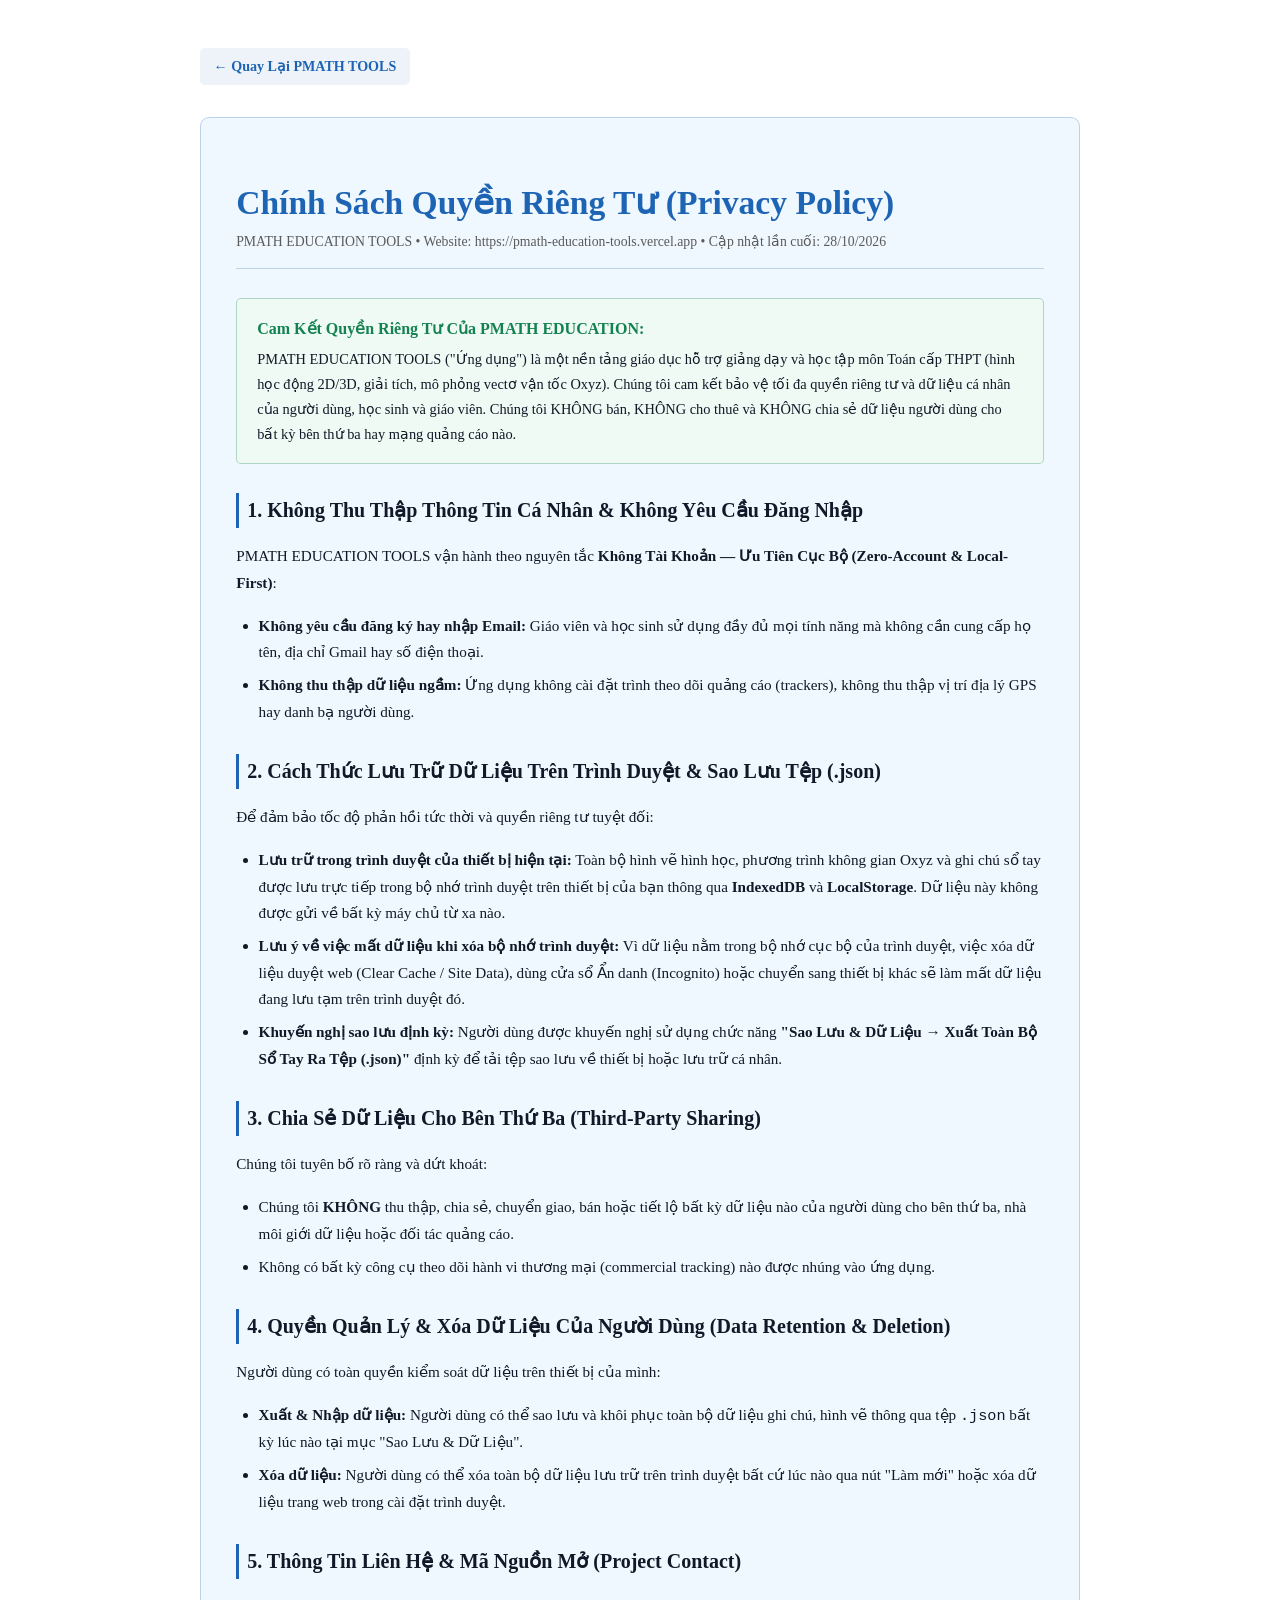
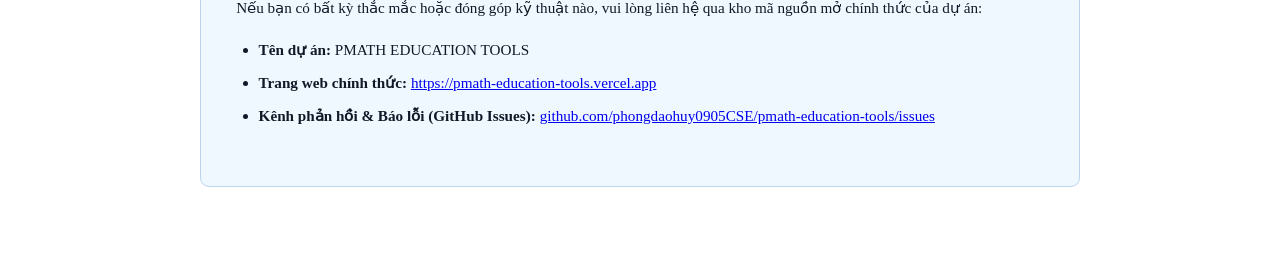
==== commit 766430b4: "fix(audit): remove dev paths/PII, drop fake OAuth, clarify local storage, split shortcuts, unify Vie" ====
--- a/privacy.html
+++ b/privacy.html
@@ -107,63 +107,41 @@
         </p>
       </div>
 
-      <!-- Google User Data Policy Compliance Statement -->
-      <div class="legal-compliance-box">
-        <strong style="color:var(--excolor); display:block; margin-bottom:0.4rem;">Google API Services User Data Policy Compliance:</strong>
-        <p style="margin:0; font-style:italic;">
-          PMATH EDUCATION TOOLS's use and transfer to any other app of information received from Google APIs will adhere to the <a href="https://developers.google.com/terms/api-services-user-data-policy" target="_blank" rel="noreferrer">Google API Services User Data Policy</a>, including the Limited Use requirements.
-        </p>
-      </div>
-
-      <h2>1. Thông Tin Chúng Tôi Thu Thập Khi Đăng Nhập Google (Google User Data)</h2>
-      <p>Khi bạn sử dụng tính năng "Đăng nhập bằng Google" (Google Sign-In / OAuth 2.0 / Google Identity Services), ứng dụng chỉ yêu cầu quyền truy cập vào thông tin công khai cơ bản ở phạm vi tối thiểu (Non-sensitive scopes: <code>openid</code>, <code>profile</code>, <code>email</code>):</p>
+      <h2>1. Không Thu Thập Thông Tin Cá Nhân &amp; Không Yêu Cầu Đăng Nhập</h2>
+      <p>PMATH EDUCATION TOOLS vận hành theo nguyên tắc <strong>Không Tài Khoản — Ưu Tiên Cục Bộ (Zero-Account &amp; Local-First)</strong>:</p>
       <ul>
-        <li><strong>Tên đầy đủ và tên hiển thị (Full Name &amp; Given Name):</strong> Dùng để cá nhân hóa giao diện và hiển thị tên giáo viên/học sinh trong các bài vẽ.</li>
-        <li><strong>Địa chỉ Email (Gmail):</strong> Dùng làm định danh duy nhất (Account ID) để quản lý các sổ tay ghi chú và lưu trữ riêng tư của người dùng.</li>
-        <li><strong>Ảnh hồ sơ đại diện (Profile Picture URL):</strong> Dùng để hiển thị hình đại diện trên thanh tiêu đề người dùng.</li>
-        <li><strong>Mã định danh duy nhất của Google (Google User ID):</strong> Dùng để xác thực phiên đăng nhập an toàn.</li>
-      </ul>
-      <p><strong>Chúng tôi TUYỆT ĐỐI KHÔNG thu thập hoặc yêu cầu:</strong> Mật khẩu tài khoản Google, danh bạ điện thoại, vị trí địa lý GPS, dữ liệu Google Drive ngoài phạm vi ứng dụng, hay quyền đọc/gửi email cá nhân của bạn.</p>
-
-      <h2>2. Mục Đích Sử Dụng Dữ Liệu</h2>
-      <p>Dữ liệu thu thập từ Google được sử dụng độc quyền và duy nhất cho các chức năng sau:</p>
-      <ul>
-        <li>Xác thực danh tính người dùng khi đăng nhập vào hệ thống.</li>
-        <li>Tách biệt không gian làm việc giữa các người dùng khác nhau trên cùng một máy tính.</li>
-        <li>Cho phép người dùng lưu trữ, đồng bộ và tải lại các sổ tay hình học động và phương trình không gian Oxyz của chính mình.</li>
-        <li>Không sử dụng bất kỳ dữ liệu cá nhân nào cho mục đích quảng cáo nhắm mục tiêu, tiếp thị hoặc bán lại dữ liệu.</li>
+        <li><strong>Không yêu cầu đăng ký hay nhập Email:</strong> Giáo viên và học sinh sử dụng đầy đủ mọi tính năng mà không cần cung cấp họ tên, địa chỉ Gmail hay số điện thoại.</li>
+        <li><strong>Không thu thập dữ liệu ngầm:</strong> Ứng dụng không cài đặt trình theo dõi quảng cáo (trackers), không thu thập vị trí địa lý GPS hay danh bạ người dùng.</li>
       </ul>
 
-      <h2>3. Cách Thức Lưu Trữ &amp; Bảo Vệ Dữ Liệu (Data Storage &amp; Security)</h2>
-      <p>PMATH EDUCATION TOOLS áp dụng kiến trúc <strong>Ưu tiên Cục bộ (Local-First Architecture)</strong> để bảo vệ dữ liệu người dùng ở mức cao nhất:</p>
+      <h2>2. Cách Thức Lưu Trữ Dữ Liệu Trên Trình Duyệt &amp; Sao Lưu Tệp (.json)</h2>
+      <p>Để đảm bảo tốc độ phản hồi tức thời và quyền riêng tư tuyệt đối:</p>
       <ul>
-        <li><strong>Lưu trữ tại thiết bị:</strong> Toàn bộ các hình vẽ hình học, bài giảng và ghi chú sổ tay được lưu trữ trực tiếp trong bộ nhớ trình duyệt máy tính của bạn thông qua <strong>IndexedDB</strong> và <strong>LocalStorage</strong>.</li>
-        <li><strong>Mã hóa đường truyền:</strong> Mọi kết nối trao đổi giữa máy tính người dùng và máy chủ Vercel / Google Identity đều được mã hóa bắt buộc qua giao thức bảo mật cao cấp <strong>HTTPS / SSL</strong> (256-bit encryption).</li>
-        <li><strong>Không lưu mật khẩu:</strong> Chúng tôi sử dụng xác thực thông qua Google OAuth Token, hoàn toàn không bao giờ lưu trữ mật khẩu của người dùng trên bất kỳ máy chủ nào.</li>
+        <li><strong>Lưu trữ trong trình duyệt của thiết bị hiện tại:</strong> Toàn bộ hình vẽ hình học, phương trình không gian Oxyz và ghi chú sổ tay được lưu trực tiếp trong bộ nhớ trình duyệt trên thiết bị của bạn thông qua <strong>IndexedDB</strong> và <strong>LocalStorage</strong>. Dữ liệu này không được gửi về bất kỳ máy chủ từ xa nào.</li>
+        <li><strong>Lưu ý về việc mất dữ liệu khi xóa bộ nhớ trình duyệt:</strong> Vì dữ liệu nằm trong bộ nhớ cục bộ của trình duyệt, việc xóa dữ liệu duyệt web (Clear Cache / Site Data), dùng cửa sổ Ẩn danh (Incognito) hoặc chuyển sang thiết bị khác sẽ làm mất dữ liệu đang lưu tạm trên trình duyệt đó.</li>
+        <li><strong>Khuyến nghị sao lưu định kỳ:</strong> Người dùng được khuyến nghị sử dụng chức năng <strong>"Sao Lưu &amp; Dữ Liệu → Xuất Toàn Bộ Sổ Tay Ra Tệp (.json)"</strong> định kỳ để tải tệp sao lưu về thiết bị hoặc lưu trữ cá nhân.</li>
       </ul>
 
-      <h2>4. Chia Sẻ Dữ Liệu Cho Bên Thứ Ba (Third-Party Sharing)</h2>
+      <h2>3. Chia Sẻ Dữ Liệu Cho Bên Thứ Ba (Third-Party Sharing)</h2>
       <p>Chúng tôi tuyên bố rõ ràng và dứt khoát:</p>
       <ul>
-        <li>Chúng tôi <strong>KHÔNG</strong> chia sẻ, chuyển giao, bán hoặc tiết lộ thông tin người dùng Google cho bất kỳ bên thứ ba, nhà môi giới dữ liệu hoặc đối tác quảng cáo nào.</li>
+        <li>Chúng tôi <strong>KHÔNG</strong> thu thập, chia sẻ, chuyển giao, bán hoặc tiết lộ bất kỳ dữ liệu nào của người dùng cho bên thứ ba, nhà môi giới dữ liệu hoặc đối tác quảng cáo.</li>
         <li>Không có bất kỳ công cụ theo dõi hành vi thương mại (commercial tracking) nào được nhúng vào ứng dụng.</li>
       </ul>
 
-      <h2>5. Quyền Quản Lý &amp; Xóa Dữ Liệu Của Người Dùng (Data Retention &amp; Deletion)</h2>
-      <p>Người dùng có toàn quyền kiểm soát dữ liệu cá nhân của mình:</p>
+      <h2>4. Quyền Quản Lý &amp; Xóa Dữ Liệu Của Người Dùng (Data Retention &amp; Deletion)</h2>
+      <p>Người dùng có toàn quyền kiểm soát dữ liệu trên thiết bị của mình:</p>
       <ul>
-        <li><strong>Xuất dữ liệu:</strong> Người dùng có thể sao lưu và xuất toàn bộ dữ liệu ghi chú, hình vẽ ra tệp máy tính (.json) bất kỳ lúc nào thông qua menu "Ổ Cứng &amp; Dữ Liệu".</li>
-        <li><strong>Xóa toàn bộ dữ liệu:</strong> Người dùng có thể xóa toàn bộ dữ liệu lưu trữ trên trình duyệt bất cứ lúc nào qua tính năng "Làm mới" hoặc xóa dữ liệu trang web trong cài đặt trình duyệt.</li>
-        <li><strong>Hủy quyền truy cập Google:</strong> Bạn có thể thu hồi quyền đăng nhập của ứng dụng PMATH EDUCATION TOOLS bất cứ lúc nào tại trang quản lý tài khoản chính thức của Google: <a href="https://myaccount.google.com/permissions" target="_blank" rel="noreferrer">https://myaccount.google.com/permissions</a>.</li>
+        <li><strong>Xuất &amp; Nhập dữ liệu:</strong> Người dùng có thể sao lưu và khôi phục toàn bộ dữ liệu ghi chú, hình vẽ thông qua tệp <code>.json</code> bất kỳ lúc nào tại mục "Sao Lưu &amp; Dữ Liệu".</li>
+        <li><strong>Xóa dữ liệu:</strong> Người dùng có thể xóa toàn bộ dữ liệu lưu trữ trên trình duyệt bất cứ lúc nào qua nút "Làm mới" hoặc xóa dữ liệu trang web trong cài đặt trình duyệt.</li>
       </ul>
 
-      <h2>6. Thông Tin Liên Hệ Của Nhà Phát Triển (Developer Contact)</h2>
-      <p>Nếu bạn có bất kỳ thắc mắc, phản hồi hoặc yêu cầu xóa dữ liệu, vui lòng liên hệ trực tiếp với chúng tôi:</p>
+      <h2>5. Thông Tin Liên Hệ &amp; Mã Nguồn Mở (Project Contact)</h2>
+      <p>Nếu bạn có bất kỳ thắc mắc hoặc đóng góp kỹ thuật nào, vui lòng liên hệ qua kho mã nguồn mở chính thức của dự án:</p>
       <ul>
         <li><strong>Tên dự án:</strong> PMATH EDUCATION TOOLS</li>
-        <li><strong>Chủ quản &amp; Nhà phát triển:</strong> Thầy Huy Đào Phong (PMATH Education)</li>
-        <li><strong>Địa chỉ Email liên hệ:</strong> <a href="mailto:huydaophong@gmail.com">huydaophong@gmail.com</a></li>
         <li><strong>Trang web chính thức:</strong> <a href="https://pmath-education-tools.vercel.app">https://pmath-education-tools.vercel.app</a></li>
+        <li><strong>Kênh phản hồi &amp; Báo lỗi (GitHub Issues):</strong> <a href="https://github.com/phongdaohuy0905CSE/pmath-education-tools/issues" target="_blank" rel="noopener noreferrer">github.com/phongdaohuy0905CSE/pmath-education-tools/issues</a></li>
       </ul>
     </div>
   </div>
--- a/styles.css
+++ b/styles.css
@@ -79,6 +79,104 @@
   --accent-violet: #22d3ee;
 
   --shadow-lg: 0 10px 30px -5px rgba(0, 0, 0, 0.5);
+}
+
+/* ==========================================================================
+   GLOBAL VIEWPORT & SCROLLING CONFIGURATION
+   Allows Natural Window Scrolling on Home Page, Viewport-lock on Canvas Modes
+   ========================================================================== */
+html,
+body {
+  margin: 0;
+  padding: 0;
+  width: 100%;
+}
+
+/* Home View Mode: Full Native Document Scrolling */
+body:not(.in-canvas-mode),
+html:not(.in-canvas-mode) {
+  height: auto !important;
+  min-height: 100vh !important;
+  overflow-y: auto !important;
+  overflow-x: hidden !important;
+  scroll-behavior: smooth;
+}
+
+/* Canvas Modes (NoteRenderer #root & Studio #geolabView): Locked Full Viewport */
+body.in-canvas-mode,
+html.in-canvas-mode {
+  height: 100% !important;
+  overflow: hidden !important;
+  overscroll-behavior: none !important;
+  -webkit-user-select: none !important;
+  user-select: none !important;
+  -webkit-touch-callout: none !important;
+  -webkit-tap-highlight-color: transparent !important;
+}
+
+body.in-canvas-mode #root,
+body.in-canvas-mode #geolabView {
+  height: calc(100vh - 54px) !important;
+  height: calc(100dvh - 54px) !important;
+  overflow: hidden;
+  -webkit-user-select: none !important;
+  user-select: none !important;
+  -webkit-touch-callout: none !important;
+}
+
+/* Prevent Apple Pencil Scribble & accidental text selection across all UI Chrome, Toolbars, Headers, Sidebars & Canvases */
+.pmath-global-bar,
+.pmath-global-bar *,
+.geolab-wrapper,
+.geolab-wrapper *:not(input):not(textarea):not([contenteditable="true"]),
+#root,
+#root *:not(input):not(textarea):not(.text-box):not([contenteditable="true"]),
+.board,
+.board *,
+.board-scroller,
+.board-canvas,
+#geoCanvas,
+#hero3dCanvas,
+button,
+label,
+.cad-toolbar,
+.style-toolbar,
+.tab-bar,
+.sheet-bar,
+.toolbar,
+.pages-panel,
+.selection-bar {
+  -webkit-user-select: none !important;
+  user-select: none !important;
+  -webkit-touch-callout: none !important;
+  -webkit-user-drag: none !important;
+  -webkit-tap-highlight-color: transparent !important;
+}
+
+/* Explicitly allow text selection inside Inputs, Textareas, Note text-boxes, and Formula/Knowledge reading cards */
+input,
+textarea,
+[contenteditable="true"],
+.text-box,
+.fh-math-box,
+.fh-card-note,
+.kh-box p,
+.kh-prop-list {
+  -webkit-user-select: text !important;
+  user-select: text !important;
+  -webkit-touch-callout: default !important;
+}
+
+/* Strict touch-action on drawing & interactive canvases so iPad Safari never triggers selection loupe or browser gestures */
+#geoCanvas,
+.board,
+.board-scroller,
+.board-canvas,
+.canvas-viewport {
+  touch-action: none !important;
+  -webkit-user-select: none !important;
+  user-select: none !important;
+  -webkit-touch-callout: none !important;
 }
 
 .pmath-global-bar,
@@ -2126,79 +2224,144 @@
 }
 
 /* ==========================================================================
-   PMATH HOME VIEW & LANDING PAGE STYLING (v2.5)
+   PMATH BIOFORGE DESIGN SYSTEM — LANDING PAGE (v2.6 PRO)
+   Inspired by BioForge High-Tech Biotech / Geometric Luxury Aesthetic
    ========================================================================== */
 .pmath-home-view {
   display: block;
   width: 100%;
-  min-height: calc(100vh - var(--header-height));
-  background: var(--bg-body);
-  color: var(--text-main);
-  overflow-y: auto;
-  animation: fadeIn 0.25s ease-out;
+  min-height: calc(100vh - 54px);
+  height: auto !important;
+  overflow: visible !important;
+  background-color: #060913;
+  background-image: 
+    radial-gradient(ellipse 90% 50% at 50% -12%, rgba(0, 180, 255, 0.22) 0%, rgba(30, 100, 220, 0.12) 35%, transparent 70%),
+    radial-gradient(circle at 10% 80%, rgba(20, 180, 120, 0.08) 0%, transparent 40%),
+    radial-gradient(circle at 90% 35%, rgba(244, 63, 94, 0.08) 0%, transparent 40%),
+    linear-gradient(rgba(255, 255, 255, 0.025) 1px, transparent 1px),
+    linear-gradient(90deg, rgba(255, 255, 255, 0.025) 1px, transparent 1px);
+  background-size: 100% 100%, 100% 100%, 100% 100%, 48px 48px, 48px 48px;
+  color: #e2e8f0;
+  position: relative;
+  box-sizing: border-box;
+  animation: fadeIn 0.3s cubic-bezier(0.16, 1, 0.3, 1);
+}
+
+[data-theme="light"] .pmath-home-view {
+  background-color: #f7fafe;
+  background-image: 
+    radial-gradient(ellipse 90% 50% at 50% -12%, rgba(0, 140, 255, 0.14) 0%, rgba(30, 100, 220, 0.07) 38%, transparent 70%),
+    radial-gradient(circle at 10% 80%, rgba(20, 180, 120, 0.05) 0%, transparent 40%),
+    radial-gradient(circle at 90% 35%, rgba(244, 63, 94, 0.05) 0%, transparent 40%),
+    linear-gradient(rgba(30, 100, 220, 0.035) 1px, transparent 1px),
+    linear-gradient(90deg, rgba(30, 100, 220, 0.035) 1px, transparent 1px);
+  background-size: 100% 100%, 100% 100%, 100% 100%, 48px 48px, 48px 48px;
+  color: #0f172a;
 }
 
 @keyframes fadeIn {
-  from { opacity: 0; transform: translateY(4px); }
+  from { opacity: 0; transform: translateY(6px); }
   to { opacity: 1; transform: translateY(0); }
+}
+
+@keyframes bioforgePulse {
+  0%, 100% { transform: scale(1); opacity: 1; box-shadow: 0 0 10px #00e5ff; }
+  50% { transform: scale(1.25); opacity: 0.8; box-shadow: 0 0 20px #00e5ff; }
+}
+
+@keyframes bioforgeScan {
+  0% { transform: translateY(-100%); }
+  100% { transform: translateY(400%); }
 }
 
 /* Hero Section */
 .home-hero-section {
-  max-width: 1140px;
+  max-width: 1200px;
   margin: 0 auto;
-  padding: 3.5rem 1.5rem 2.5rem;
+  padding: 3.8rem 1.5rem 2.5rem;
   text-align: center;
-}
-
-.home-hero-badge {
+  position: relative;
+  z-index: 2;
+}
+
+.bioforge-badge {
   display: inline-flex;
   align-items: center;
-  gap: 0.5rem;
-  padding: 0.35rem 0.95rem;
-  background: rgba(30, 100, 180, 0.08);
-  border: 1px solid rgba(30, 100, 180, 0.25);
+  gap: 0.65rem;
+  padding: 0.4rem 1.15rem;
+  background: rgba(0, 229, 255, 0.06);
+  border: 1px solid rgba(0, 229, 255, 0.32);
   border-radius: 999px;
+  backdrop-filter: blur(14px);
+  box-shadow: 0 0 24px rgba(0, 229, 255, 0.15);
   font-size: 0.76rem;
   font-weight: 700;
-  color: var(--excolor);
-  letter-spacing: 0.04em;
-  margin-bottom: 1.25rem;
-}
-
-.home-hero-badge .pulse-indicator {
+  color: #38bdf8;
+  letter-spacing: 0.05em;
+  margin-bottom: 1.5rem;
+  transition: all 0.25s ease;
+}
+
+.bioforge-badge:hover {
+  border-color: rgba(0, 229, 255, 0.6);
+  box-shadow: 0 0 30px rgba(0, 229, 255, 0.25);
+  transform: translateY(-1px);
+}
+
+.bioforge-badge-dot {
   width: 8px;
   height: 8px;
   border-radius: 50%;
-  background: var(--defcolor);
-  box-shadow: 0 0 6px var(--defcolor);
-  animation: pulse-dot 1.8s infinite ease-in-out;
-}
-
-.home-hero-title {
-  font-size: 2.65rem;
+  background: #00e5ff;
+  box-shadow: 0 0 12px #00e5ff;
+  animation: bioforgePulse 2s infinite ease-in-out;
+}
+
+.bioforge-badge-tag {
+  background: rgba(56, 189, 248, 0.18);
+  color: #bae6fd;
+  font-size: 0.68rem;
+  padding: 1px 8px;
+  border-radius: 999px;
   font-weight: 800;
-  line-height: 1.2;
-  letter-spacing: -0.02em;
-  color: var(--text-main);
-  margin-bottom: 1.15rem;
-}
-
-.home-hero-title .gradient-text {
-  background: linear-gradient(135deg, var(--excolor) 0%, var(--tfcolor) 100%);
+  border: 1px solid rgba(56, 189, 248, 0.35);
+}
+
+.bioforge-hero-title {
+  font-size: 3.15rem;
+  font-weight: 800;
+  line-height: 1.16;
+  letter-spacing: -0.028em;
+  margin: 0 auto 1.35rem;
+  max-width: 980px;
+  color: #ffffff;
+}
+
+[data-theme="light"] .bioforge-hero-title {
+  color: #090e17;
+}
+
+.bioforge-gradient-text {
+  background: linear-gradient(135deg, #38bdf8 0%, #818cf8 48%, #c084fc 100%);
   -webkit-background-clip: text;
   -webkit-text-fill-color: transparent;
-}
-
-.home-hero-desc {
-  max-width: 820px;
-  margin: 0 auto 2.2rem;
-  font-size: 1.05rem;
-  line-height: 1.65;
-  color: var(--text-muted);
-}
-
-.home-hero-actions {
+  display: inline-block;
+}
+
+.bioforge-hero-desc {
+  max-width: 840px;
+  margin: 0 auto 2.4rem;
+  font-size: 1.08rem;
+  line-height: 1.7;
+  color: #94a3b8;
+}
+
+[data-theme="light"] .bioforge-hero-desc {
+  color: #475569;
+}
+
+/* BioForge Hero Action Buttons */
+.bioforge-hero-actions {
   display: flex;
   justify-content: center;
   gap: 1.1rem;
@@ -2206,453 +2369,843 @@
   margin-bottom: 2.2rem;
 }
 
-.btn-hero-primary,
-.btn-hero-secondary,
-.btn-hero-outline {
+.bioforge-btn-primary,
+.bioforge-btn-secondary,
+.bioforge-btn-outline {
   display: inline-flex;
   align-items: center;
-  gap: 0.75rem;
-  padding: 0.85rem 1.45rem;
-  border-radius: var(--radius-md);
+  gap: 0.85rem;
+  padding: 0.85rem 1.55rem;
+  border-radius: 12px;
   cursor: pointer;
   text-align: left;
-  transition: all 0.2s cubic-bezier(0.4, 0, 0.2, 1);
-  box-shadow: var(--shadow-sm);
+  transition: all 0.25s cubic-bezier(0.16, 1, 0.3, 1);
   text-decoration: none;
-}
-
-.btn-hero-primary {
-  background: linear-gradient(135deg, var(--excolor) 0%, #175094 100%);
+  font-family: var(--pmath-font);
+}
+
+.bioforge-btn-primary {
+  background: linear-gradient(135deg, #0284c7 0%, #2563eb 50%, #4f46e5 100%);
   color: #ffffff;
-  border: 1px solid rgba(255, 255, 255, 0.2);
-}
-
-.btn-hero-primary:hover {
+  border: 1px solid rgba(255, 255, 255, 0.3);
+  box-shadow: 0 0 28px rgba(37, 99, 235, 0.42), 0 8px 20px -4px rgba(0, 0, 0, 0.4);
+}
+
+.bioforge-btn-primary:hover {
   transform: translateY(-2px);
-  box-shadow: var(--shadow-md), 0 6px 16px rgba(30, 100, 180, 0.35);
-}
-
-.btn-hero-secondary {
-  background: linear-gradient(135deg, #c62828 0%, #a82020 100%);
+  box-shadow: 0 0 38px rgba(37, 99, 235, 0.65), 0 12px 24px -4px rgba(0, 0, 0, 0.5);
+}
+
+.bioforge-btn-secondary {
+  background: rgba(239, 68, 68, 0.12);
+  color: #fca5a5;
+  border: 1px solid rgba(239, 68, 68, 0.35);
+  box-shadow: 0 0 22px rgba(239, 68, 68, 0.18);
+  backdrop-filter: blur(12px);
+}
+
+.bioforge-btn-secondary:hover {
+  transform: translateY(-2px);
+  background: rgba(239, 68, 68, 0.22);
+  border-color: rgba(239, 68, 68, 0.6);
   color: #ffffff;
-  border: 1px solid rgba(255, 255, 255, 0.2);
-}
-
-.btn-hero-secondary:hover {
+  box-shadow: 0 0 32px rgba(239, 68, 68, 0.35);
+}
+
+.bioforge-btn-outline {
+  background: rgba(255, 255, 255, 0.05);
+  color: #e2e8f0;
+  border: 1px solid rgba(255, 255, 255, 0.14);
+  backdrop-filter: blur(12px);
+}
+
+[data-theme="light"] .bioforge-btn-outline {
+  background: #ffffff;
+  color: #1e293b;
+  border: 1px solid #cbd5e1;
+  box-shadow: 0 2px 8px rgba(0, 0, 0, 0.06);
+}
+
+.bioforge-btn-outline:hover {
+  background: rgba(255, 255, 255, 0.1);
+  border-color: #38bdf8;
+  color: #38bdf8;
   transform: translateY(-2px);
-  box-shadow: var(--shadow-md), 0 6px 16px rgba(198, 40, 40, 0.35);
-}
-
-.btn-hero-outline {
-  background: var(--bg-card);
-  color: var(--text-main);
-  border: 1.5px solid var(--border-color);
-}
-
-.btn-hero-outline:hover {
-  background: var(--bg-hover);
-  border-color: var(--excolor);
-  color: var(--excolor);
-  transform: translateY(-2px);
-}
-
-.hero-btn-icon {
-  font-size: 1.75rem;
+}
+
+.bioforge-btn-icon {
+  font-size: 1.85rem;
   line-height: 1;
 }
 
-.hero-btn-text strong {
+.bioforge-btn-text strong {
   display: block;
-  font-size: 0.95rem;
+  font-size: 0.96rem;
   font-weight: 700;
   line-height: 1.25;
 }
 
-.hero-btn-text small {
+.bioforge-btn-text small {
   display: block;
   font-size: 0.76rem;
   opacity: 0.85;
 }
 
-/* Feature Pills */
-.home-features-pills {
+/* Feature Pills Ribbon */
+.bioforge-features-pills {
   display: flex;
   justify-content: center;
   flex-wrap: wrap;
-  gap: 0.55rem;
-  max-width: 950px;
+  gap: 0.6rem;
+  max-width: 1020px;
   margin: 0 auto 1.8rem;
 }
 
-.feat-pill {
+.bioforge-feat-pill {
+  font-size: 0.79rem;
+  font-weight: 600;
+  color: #94a3b8;
+  background: rgba(255, 255, 255, 0.035);
+  border: 1px solid rgba(255, 255, 255, 0.08);
+  border-radius: 999px;
+  padding: 0.35rem 0.85rem;
+  backdrop-filter: blur(8px);
+  transition: all 0.2s ease;
+}
+
+[data-theme="light"] .bioforge-feat-pill {
+  color: #475569;
+  background: rgba(255, 255, 255, 0.8);
+  border-color: #e2e8f0;
+}
+
+.bioforge-feat-pill:hover {
+  color: #38bdf8;
+  border-color: rgba(56, 189, 248, 0.3);
+  background: rgba(56, 189, 248, 0.08);
+}
+
+/* User Auth Status Banner */
+.home-auth-banner-wrap {
+  max-width: 780px;
+  margin: 0 auto 1rem;
+}
+
+.home-login-prompt {
+  display: flex;
+  align-items: center;
+  justify-content: space-between;
+  gap: 1rem;
+  padding: 0.85rem 1.25rem;
+  background: rgba(20, 130, 80, 0.12);
+  border: 1px solid rgba(20, 130, 80, 0.35);
+  border-radius: 12px;
+  font-size: 0.86rem;
+  color: #86efac;
+  text-align: left;
+  backdrop-filter: blur(12px);
+}
+
+[data-theme="light"] .home-login-prompt {
+  color: #166534;
+}
+
+.home-user-badge {
+  display: flex;
+  align-items: center;
+  gap: 0.95rem;
+  padding: 0.85rem 1.25rem;
+  background: rgba(30, 100, 180, 0.12);
+  border: 1px solid rgba(30, 100, 180, 0.35);
+  border-radius: 12px;
+  text-align: left;
+  backdrop-filter: blur(12px);
+}
+
+.home-user-avatar {
+  width: 40px;
+  height: 40px;
+  border-radius: 50%;
+  border: 2px solid #38bdf8;
+}
+
+/* ==========================================================================
+   BIOFORGE HERO CENTERPIECE: 3D MATH CONSOLE CARD
+   ========================================================================== */
+.bioforge-console-card {
+  position: relative;
+  max-width: 1040px;
+  margin: 2.2rem auto 0;
+  border-radius: 20px;
+  background: rgba(10, 16, 30, 0.85);
+  backdrop-filter: blur(28px);
+  border: 1px solid rgba(56, 189, 248, 0.28);
+  box-shadow: 0 30px 70px -15px rgba(0, 0, 0, 0.85), 0 0 50px rgba(2, 132, 199, 0.18);
+  overflow: hidden;
+  text-align: left;
+}
+
+[data-theme="light"] .bioforge-console-card {
+  background: rgba(255, 255, 255, 0.92);
+  border-color: rgba(30, 100, 180, 0.25);
+  box-shadow: 0 20px 50px -10px rgba(30, 100, 180, 0.15);
+}
+
+.console-telemetry-header {
+  display: flex;
+  justify-content: space-between;
+  align-items: center;
+  padding: 0.85rem 1.4rem;
+  background: rgba(15, 23, 42, 0.7);
+  border-bottom: 1px solid rgba(255, 255, 255, 0.08);
   font-size: 0.78rem;
-  font-weight: 600;
-  color: var(--text-muted);
-  background: var(--bg-card);
-  border: 1px solid var(--border-color);
+  font-weight: 700;
+  color: #94a3b8;
+  letter-spacing: 0.04em;
+}
+
+[data-theme="light"] .console-telemetry-header {
+  background: #f1f5f9;
+  border-bottom-color: #e2e8f0;
+  color: #475569;
+}
+
+.console-dots {
+  display: flex;
+  gap: 7px;
+  align-items: center;
+}
+
+.console-dot {
+  width: 11px;
+  height: 11px;
+  border-radius: 50%;
+}
+.console-dot.red { background: #ef4444; }
+.console-dot.yellow { background: #f59e0b; }
+.console-dot.green { background: #10b981; }
+
+.console-status-pill {
+  display: inline-flex;
+  align-items: center;
+  gap: 6px;
+  padding: 2px 10px;
   border-radius: 999px;
-  padding: 0.3rem 0.75rem;
-}
-
-/* Home Auth Status Banner */
-.home-auth-banner-wrap {
+  background: rgba(16, 185, 129, 0.12);
+  color: #34d399;
+  font-size: 0.72rem;
+  border: 1px solid rgba(16, 185, 129, 0.3);
+}
+
+.console-canvas-wrap {
+  position: relative;
+  width: 100%;
+  height: 380px;
+  background: #050811;
+  overflow: hidden;
+}
+
+[data-theme="light"] .console-canvas-wrap {
+  background: #090e1a;
+}
+
+#hero3dCanvas {
+  width: 100%;
+  height: 100%;
+  display: block;
+  cursor: grab;
+}
+
+#hero3dCanvas:active {
+  cursor: grabbing;
+}
+
+/* Floating Telemetry Chips on 3D Console */
+.console-telemetry-chip {
+  position: absolute;
+  padding: 0.55rem 0.95rem;
+  border-radius: 10px;
+  background: rgba(15, 23, 42, 0.85);
+  backdrop-filter: blur(14px);
+  border: 1px solid rgba(255, 255, 255, 0.12);
+  box-shadow: 0 10px 25px rgba(0, 0, 0, 0.5);
+  font-size: 0.76rem;
+  color: #f1f5f9;
+  z-index: 5;
+  pointer-events: none;
+  animation: fadeIn 0.4s ease-out;
+}
+
+.console-telemetry-chip strong {
+  display: block;
+  font-size: 0.82rem;
+  margin-bottom: 2px;
+}
+
+.console-telemetry-chip.left {
+  top: 18px;
+  left: 20px;
+  border-left: 3px solid #38bdf8;
+}
+
+.console-telemetry-chip.right {
+  top: 18px;
+  right: 20px;
+  border-right: 3px solid #f43f5e;
+  text-align: right;
+}
+
+.console-telemetry-chip.bottom {
+  bottom: 18px;
+  left: 50%;
+  transform: translateX(-50%);
+  border-bottom: 3px solid #10b981;
+  text-align: center;
+  background: rgba(15, 23, 42, 0.92);
+  white-space: nowrap;
+}
+
+.console-footer-bar {
+  display: flex;
+  justify-content: space-between;
+  align-items: center;
+  padding: 0.85rem 1.4rem;
+  background: rgba(15, 23, 42, 0.85);
+  border-top: 1px solid rgba(255, 255, 255, 0.08);
+  flex-wrap: wrap;
+  gap: 0.85rem;
+}
+
+[data-theme="light"] .console-footer-bar {
+  background: #f8fafc;
+  border-top-color: #e2e8f0;
+}
+
+.console-controls-group {
+  display: flex;
+  align-items: center;
+  gap: 0.6rem;
+}
+
+.btn-console-tool {
+  padding: 0.45rem 0.9rem;
+  border-radius: 8px;
+  background: rgba(255, 255, 255, 0.06);
+  border: 1px solid rgba(255, 255, 255, 0.12);
+  color: #e2e8f0;
+  font-size: 0.78rem;
+  font-weight: 700;
+  cursor: pointer;
+  transition: all 0.2s ease;
+}
+
+[data-theme="light"] .btn-console-tool {
+  background: #ffffff;
+  color: #334155;
+  border-color: #cbd5e1;
+}
+
+.btn-console-tool:hover {
+  background: rgba(56, 189, 248, 0.15);
+  border-color: #38bdf8;
+  color: #38bdf8;
+}
+
+.btn-console-launch {
+  padding: 0.5rem 1.15rem;
+  border-radius: 8px;
+  background: linear-gradient(135deg, #0284c7 0%, #2563eb 100%);
+  color: #ffffff;
+  border: 1px solid rgba(255, 255, 255, 0.2);
+  font-size: 0.82rem;
+  font-weight: 700;
+  cursor: pointer;
+  transition: all 0.2s ease;
+  box-shadow: 0 0 15px rgba(37, 99, 235, 0.35);
+}
+
+.btn-console-launch:hover {
+  box-shadow: 0 0 25px rgba(37, 99, 235, 0.6);
+  transform: translateY(-1px);
+}
+
+/* ==========================================================================
+   METRICS RIBBON (BIOFORGE HIGH-TECH STATS)
+   ========================================================================== */
+.bioforge-metrics-strip {
+  max-width: 1200px;
+  margin: 3.5rem auto 1.5rem;
+  padding: 1.25rem 2rem;
+  border-radius: 16px;
+  background: rgba(15, 23, 42, 0.5);
+  backdrop-filter: blur(16px);
+  border: 1px solid rgba(255, 255, 255, 0.07);
+  display: grid;
+  grid-template-columns: repeat(auto-fit, minmax(180px, 1fr));
+  gap: 1.5rem;
+  text-align: center;
+}
+
+[data-theme="light"] .bioforge-metrics-strip {
+  background: #ffffff;
+  border-color: #e2e8f0;
+  box-shadow: 0 4px 20px rgba(0, 0, 0, 0.05);
+}
+
+.bioforge-metric-item strong {
+  display: block;
+  font-size: 1.75rem;
+  font-weight: 800;
+  color: #38bdf8;
+  letter-spacing: -0.02em;
+  margin-bottom: 2px;
+}
+
+.bioforge-metric-item span {
+  font-size: 0.74rem;
+  font-weight: 700;
+  text-transform: uppercase;
+  letter-spacing: 0.06em;
+  color: #94a3b8;
+}
+
+[data-theme="light"] .bioforge-metric-item span {
+  color: #64748b;
+}
+
+/* ==========================================================================
+   BENTO GRID SHOWCASE (BIOFORGE STYLE 4 CORE MODULES)
+   ========================================================================== */
+.home-modules-section {
+  max-width: 1200px;
+  margin: 0 auto;
+  padding: 3rem 1.5rem;
+}
+
+.home-section-header {
+  text-align: center;
+  margin-bottom: 2.8rem;
+}
+
+.home-section-title {
+  font-size: 2.15rem;
+  font-weight: 800;
+  color: #ffffff;
+  letter-spacing: -0.02em;
+  margin-bottom: 0.5rem;
+}
+
+[data-theme="light"] .home-section-title {
+  color: #0f172a;
+}
+
+.home-section-subtitle {
+  font-size: 1.02rem;
+  color: #94a3b8;
   max-width: 720px;
   margin: 0 auto;
 }
 
-.home-login-prompt {
-  display: flex;
-  align-items: center;
-  justify-content: space-between;
-  gap: 1rem;
-  padding: 0.75rem 1.15rem;
-  background: var(--defbg);
-  border: 1px solid rgba(20, 130, 80, 0.3);
-  border-radius: var(--radius-md);
-  font-size: 0.84rem;
-  text-align: left;
-}
-
-.home-user-badge {
-  display: flex;
-  align-items: center;
-  gap: 0.85rem;
-  padding: 0.75rem 1.15rem;
-  background: rgba(30, 100, 180, 0.08);
-  border: 1px solid rgba(30, 100, 180, 0.25);
-  border-radius: var(--radius-md);
-  text-align: left;
-}
-
-.home-user-avatar {
-  width: 38px;
-  height: 38px;
-  border-radius: 50%;
-  border: 2px solid var(--excolor);
-}
-
-/* Core Modules Section */
-.home-modules-section {
-  max-width: 1140px;
-  margin: 0 auto;
-  padding: 2rem 1.5rem 3rem;
-}
-
-.home-section-header {
-  text-align: center;
-  margin-bottom: 2rem;
-}
-
-.home-section-title {
-  font-size: 1.75rem;
-  font-weight: 800;
-  color: var(--text-main);
-  letter-spacing: -0.01em;
-  margin-bottom: 0.4rem;
-}
-
-.home-section-subtitle {
-  font-size: 0.92rem;
-  color: var(--text-muted);
-}
-
-.home-modules-grid {
+[data-theme="light"] .home-section-subtitle {
+  color: #64748b;
+}
+
+.bioforge-bento-grid {
   display: grid;
-  grid-template-columns: repeat(auto-fit, minmax(255px, 1fr));
-  gap: 1.25rem;
-}
-
-.home-module-card {
+  grid-template-columns: repeat(12, 1fr);
+  gap: 1.5rem;
+}
+
+.bento-card {
   position: relative;
-  background: var(--bg-card);
-  border: 1px solid var(--border-color);
-  border-radius: var(--radius-lg);
-  padding: 1.5rem 1.35rem 1.35rem;
+  background: rgba(13, 21, 39, 0.7);
+  backdrop-filter: blur(20px);
+  border: 1px solid rgba(255, 255, 255, 0.08);
+  border-radius: 20px;
+  padding: 2rem 1.85rem 1.85rem;
   display: flex;
   flex-direction: column;
-  transition: all 0.25s ease;
-  box-shadow: var(--shadow-sm);
-}
-
-.home-module-card:hover {
+  transition: all 0.3s cubic-bezier(0.16, 1, 0.3, 1);
+  box-shadow: 0 16px 36px -10px rgba(0, 0, 0, 0.5);
+  overflow: hidden;
+}
+
+[data-theme="light"] .bento-card {
+  background: #ffffff;
+  border-color: #e2e8f0;
+  box-shadow: 0 10px 30px -5px rgba(0, 0, 0, 0.06);
+}
+
+.bento-card:hover {
   transform: translateY(-4px);
-  border-color: var(--excolor);
-  box-shadow: var(--shadow-md), 0 8px 24px rgba(30, 100, 180, 0.12);
-}
-
-.home-module-card.highlight {
-  border-color: rgba(198, 40, 40, 0.4);
-  background: linear-gradient(180deg, var(--bg-card) 0%, rgba(198, 40, 40, 0.03) 100%);
+  border-color: rgba(56, 189, 248, 0.4);
+  box-shadow: 0 24px 50px -10px rgba(0, 0, 0, 0.7), 0 0 30px rgba(56, 189, 248, 0.15);
+}
+
+.bento-card.wide {
+  grid-column: span 7;
+}
+
+.bento-card.normal {
+  grid-column: span 5;
+}
+
+.bento-card.half {
+  grid-column: span 6;
+}
+
+@media (max-width: 960px) {
+  .bento-card.wide,
+  .bento-card.normal,
+  .bento-card.half {
+    grid-column: span 12;
+  }
+}
+
+.bento-card.highlight {
+  border-color: rgba(239, 68, 68, 0.35);
+  background: linear-gradient(180deg, rgba(13, 21, 39, 0.8) 0%, rgba(239, 68, 68, 0.06) 100%);
 }
 
 .card-badge-top {
   position: absolute;
-  top: -11px;
+  top: 16px;
   right: 18px;
-  background: #c62828;
+  background: linear-gradient(135deg, #ef4444 0%, #b91c1c 100%);
   color: #ffffff;
   font-size: 0.68rem;
   font-weight: 800;
-  padding: 2px 9px;
+  padding: 3px 10px;
   border-radius: 999px;
   letter-spacing: 0.05em;
-  box-shadow: 0 2px 6px rgba(198, 40, 40, 0.35);
-}
-
-.card-icon-wrap {
-  width: 46px;
-  height: 46px;
-  border-radius: 12px;
+  box-shadow: 0 0 12px rgba(239, 68, 68, 0.4);
+}
+
+.bento-icon-wrap {
+  width: 52px;
+  height: 52px;
+  border-radius: 14px;
   display: flex;
   align-items: center;
   justify-content: center;
-  font-size: 1.6rem;
-  margin-bottom: 0.85rem;
-}
-
-.card-icon-wrap.blue { background: rgba(30, 100, 180, 0.12); color: var(--excolor); }
-.card-icon-wrap.red { background: rgba(198, 40, 40, 0.12); color: #c62828; }
-.card-icon-wrap.teal { background: rgba(0, 140, 150, 0.12); color: var(--tfcolor); }
-.card-icon-wrap.green { background: rgba(20, 130, 80, 0.12); color: var(--defcolor); }
+  font-size: 1.85rem;
+  margin-bottom: 1.15rem;
+}
+
+.bento-icon-wrap.blue { background: rgba(56, 189, 248, 0.15); color: #38bdf8; border: 1px solid rgba(56, 189, 248, 0.3); }
+.bento-icon-wrap.red { background: rgba(239, 68, 68, 0.15); color: #f87171; border: 1px solid rgba(239, 68, 68, 0.3); }
+.bento-icon-wrap.teal { background: rgba(20, 184, 166, 0.15); color: #2dd4bf; border: 1px solid rgba(20, 184, 166, 0.3); }
+.bento-icon-wrap.green { background: rgba(16, 185, 129, 0.15); color: #34d399; border: 1px solid rgba(16, 185, 129, 0.3); }
 
 .card-category {
-  font-size: 0.72rem;
+  font-size: 0.73rem;
   font-weight: 700;
   text-transform: uppercase;
-  letter-spacing: 0.06em;
-  color: var(--text-muted);
-  margin-bottom: 0.35rem;
+  letter-spacing: 0.08em;
+  color: #38bdf8;
+  margin-bottom: 0.4rem;
 }
 
 .card-title {
-  font-size: 1.15rem;
-  font-weight: 700;
-  color: var(--text-main);
-  line-height: 1.35;
-  margin-bottom: 0.65rem;
+  font-size: 1.35rem;
+  font-weight: 800;
+  color: #ffffff;
+  line-height: 1.3;
+  margin-bottom: 0.75rem;
+}
+
+[data-theme="light"] .card-title {
+  color: #0f172a;
 }
 
 .card-desc {
-  font-size: 0.84rem;
-  line-height: 1.55;
-  color: var(--text-muted);
-  margin-bottom: 1rem;
+  font-size: 0.9rem;
+  line-height: 1.65;
+  color: #94a3b8;
+  margin-bottom: 1.25rem;
   flex: 1;
+}
+
+[data-theme="light"] .card-desc {
+  color: #475569;
 }
 
 .card-feature-list {
   list-style: none;
   padding: 0;
-  margin: 0 0 1.25rem;
+  margin: 0 0 1.5rem;
 }
 
 .card-feature-list li {
-  font-size: 0.78rem;
-  color: var(--text-main);
-  padding: 0.28rem 0;
+  font-size: 0.84rem;
+  color: #cbd5e1;
+  padding: 0.35rem 0;
   position: relative;
-  padding-left: 1.1rem;
+  padding-left: 1.35rem;
+}
+
+[data-theme="light"] .card-feature-list li {
+  color: #334155;
 }
 
 .card-feature-list li::before {
-  content: "•";
+  content: "✓";
   position: absolute;
-  left: 2px;
-  color: var(--excolor);
+  left: 0;
+  color: #38bdf8;
   font-weight: bold;
 }
 
 .btn-card-action {
   width: 100%;
-  padding: 0.6rem 1rem;
-  border-radius: var(--radius-sm);
-  background: var(--bg-panel);
-  border: 1px solid var(--border-color);
-  color: var(--text-main);
-  font-weight: 700;
-  font-size: 0.84rem;
+  padding: 0.75rem 1.15rem;
+  border-radius: 10px;
+  background: rgba(255, 255, 255, 0.06);
+  border: 1px solid rgba(255, 255, 255, 0.12);
+  color: #f1f5f9;
+  font-weight: 700;
+  font-size: 0.88rem;
   cursor: pointer;
-  transition: all 0.15s ease;
+  transition: all 0.2s ease;
+  text-align: center;
+}
+
+[data-theme="light"] .btn-card-action {
+  background: #f1f5f9;
+  color: #0f172a;
+  border-color: #cbd5e1;
 }
 
 .btn-card-action:hover {
-  background: var(--excolor);
+  background: #0284c7;
   color: #ffffff;
-  border-color: var(--excolor);
+  border-color: #0284c7;
+  box-shadow: 0 0 20px rgba(2, 132, 199, 0.4);
 }
 
 .btn-card-action.primary {
-  background: #c62828;
+  background: linear-gradient(135deg, #ef4444 0%, #b91c1c 100%);
   color: #ffffff;
-  border-color: #c62828;
+  border-color: rgba(255, 255, 255, 0.2);
+  box-shadow: 0 0 20px rgba(239, 68, 68, 0.3);
 }
 
 .btn-card-action.primary:hover {
-  background: #a82020;
-}
-
-/* Quick Presets Section */
+  background: linear-gradient(135deg, #dc2626 0%, #991b1b 100%);
+  box-shadow: 0 0 30px rgba(239, 68, 68, 0.55);
+}
+
+/* ==========================================================================
+   QUICK PRESETS SHOWCASE
+   ========================================================================== */
 .home-presets-section {
-  max-width: 1140px;
+  max-width: 1200px;
   margin: 0 auto;
-  padding: 1rem 1.5rem 3rem;
+  padding: 1.5rem 1.5rem 3.5rem;
 }
 
 .home-presets-grid {
   display: grid;
-  grid-template-columns: repeat(auto-fit, minmax(260px, 1fr));
+  grid-template-columns: repeat(auto-fit, minmax(265px, 1fr));
+  gap: 1.25rem;
+}
+
+.bioforge-preset-card {
+  position: relative;
+  background: rgba(15, 23, 42, 0.65);
+  backdrop-filter: blur(16px);
+  border: 1px solid rgba(255, 255, 255, 0.08);
+  border-radius: 16px;
+  padding: 1.25rem 1.35rem;
+  display: flex;
+  align-items: center;
   gap: 1rem;
-}
-
-.home-preset-item {
-  position: relative;
-  background: var(--bg-card);
-  border: 1px solid var(--border-color);
-  border-radius: var(--radius-md);
-  padding: 1.1rem 1.2rem;
-  display: flex;
-  align-items: center;
-  gap: 0.85rem;
+  cursor: pointer;
+  transition: all 0.25s cubic-bezier(0.16, 1, 0.3, 1);
+  box-shadow: 0 10px 25px -5px rgba(0, 0, 0, 0.4);
+}
+
+[data-theme="light"] .bioforge-preset-card {
+  background: #ffffff;
+  border-color: #e2e8f0;
+  box-shadow: 0 6px 18px rgba(0, 0, 0, 0.05);
+}
+
+.bioforge-preset-card:hover {
+  border-color: #38bdf8;
+  transform: translateY(-3px);
+  box-shadow: 0 16px 36px -10px rgba(0, 0, 0, 0.6), 0 0 24px rgba(56, 189, 248, 0.2);
+}
+
+.preset-badge {
+  position: absolute;
+  top: -9px;
+  left: 16px;
+  font-size: 0.65rem;
+  font-weight: 800;
+  background: #0284c7;
+  color: #ffffff;
+  padding: 2px 9px;
+  border-radius: 999px;
+  letter-spacing: 0.04em;
+  box-shadow: 0 0 10px rgba(2, 132, 199, 0.4);
+}
+
+.preset-icon {
+  font-size: 2rem;
+  line-height: 1;
+}
+
+.preset-info strong {
+  display: block;
+  font-size: 0.92rem;
+  font-weight: 700;
+  color: #f1f5f9;
+  margin-bottom: 0.25rem;
+}
+
+[data-theme="light"] .preset-info strong {
+  color: #0f172a;
+}
+
+.preset-info p {
+  font-size: 0.78rem;
+  color: #94a3b8;
+  margin: 0;
+  line-height: 1.45;
+}
+
+[data-theme="light"] .preset-info p {
+  color: #64748b;
+}
+
+.preset-arrow {
+  color: #38bdf8;
+  font-size: 1.25rem;
+  font-weight: bold;
+  margin-left: auto;
+  transition: transform 0.2s ease;
+}
+
+.bioforge-preset-card:hover .preset-arrow {
+  transform: translateX(5px);
+}
+
+/* ==========================================================================
+   PWA & OFFLINE BANNER (CYBERNETIC LUXURY CARD)
+   ========================================================================== */
+.home-pwa-banner {
+  max-width: 1200px;
+  margin: 0 auto 3.5rem;
+  padding: 0 1.5rem;
+}
+
+.bioforge-pwa-card {
+  background: linear-gradient(135deg, rgba(2, 132, 199, 0.12) 0%, rgba(16, 185, 129, 0.08) 100%);
+  border: 1px solid rgba(56, 189, 248, 0.3);
+  border-radius: 20px;
+  padding: 1.85rem 2.2rem;
+  display: flex;
+  align-items: center;
+  gap: 1.5rem;
+  flex-wrap: wrap;
+  backdrop-filter: blur(20px);
+  box-shadow: 0 16px 40px -10px rgba(0, 0, 0, 0.5), 0 0 30px rgba(2, 132, 199, 0.12);
+}
+
+[data-theme="light"] .bioforge-pwa-card {
+  background: #ffffff;
+  border-color: #cbd5e1;
+  box-shadow: 0 8px 30px rgba(0, 0, 0, 0.06);
+}
+
+.pwa-icon {
+  font-size: 2.6rem;
+  line-height: 1;
+}
+
+.pwa-text {
+  flex: 1;
+  min-width: 260px;
+}
+
+.pwa-text h3 {
+  font-size: 1.18rem;
+  font-weight: 800;
+  color: #ffffff;
+  margin-bottom: 0.35rem;
+}
+
+[data-theme="light"] .pwa-text h3 {
+  color: #0f172a;
+}
+
+.pwa-text p {
+  font-size: 0.86rem;
+  color: #94a3b8;
+  margin: 0;
+  line-height: 1.5;
+}
+
+[data-theme="light"] .pwa-text p {
+  color: #475569;
+}
+
+.btn-pwa-install {
+  padding: 0.75rem 1.6rem;
+  border-radius: 10px;
+  background: linear-gradient(135deg, #0284c7 0%, #2563eb 100%);
+  color: #ffffff;
+  border: 1px solid rgba(255, 255, 255, 0.25);
+  font-weight: 700;
+  font-size: 0.88rem;
   cursor: pointer;
   transition: all 0.2s ease;
-}
-
-.home-preset-item:hover {
-  border-color: var(--excolor);
+  white-space: nowrap;
+  box-shadow: 0 0 20px rgba(2, 132, 199, 0.4);
+}
+
+.btn-pwa-install:hover {
   transform: translateY(-2px);
-  box-shadow: var(--shadow-md);
-}
-
-.preset-badge {
-  position: absolute;
-  top: -8px;
-  left: 14px;
-  font-size: 0.65rem;
-  font-weight: 700;
-  background: var(--excolor);
-  color: #ffffff;
-  padding: 1px 7px;
-  border-radius: 999px;
-}
-
-.preset-icon {
-  font-size: 1.8rem;
-  line-height: 1;
-}
-
-.preset-info strong {
-  display: block;
-  font-size: 0.88rem;
-  color: var(--text-main);
-  margin-bottom: 0.2rem;
-}
-
-.preset-info p {
-  font-size: 0.76rem;
-  color: var(--text-muted);
-  margin: 0;
-  line-height: 1.4;
-}
-
-.preset-arrow {
-  color: var(--excolor);
-  font-size: 1.1rem;
-  font-weight: bold;
-  margin-left: auto;
-  transition: transform 0.15s ease;
-}
-
-.home-preset-item:hover .preset-arrow {
-  transform: translateX(4px);
-}
-
-/* PWA Banner */
-.home-pwa-banner {
-  max-width: 1140px;
-  margin: 0 auto 3rem;
-  padding: 0 1.5rem;
-}
-
-.pwa-banner-content {
-  background: linear-gradient(135deg, rgba(30, 100, 180, 0.08) 0%, rgba(20, 130, 80, 0.08) 100%);
-  border: 1px solid rgba(30, 100, 180, 0.25);
-  border-radius: var(--radius-lg);
-  padding: 1.5rem 1.8rem;
-  display: flex;
-  align-items: center;
-  gap: 1.25rem;
+  box-shadow: 0 0 30px rgba(2, 132, 199, 0.65);
+}
+
+/* ==========================================================================
+   SIGNATURE FOOTER
+   ========================================================================== */
+.home-signature-footer {
+  border-top: 1px solid rgba(255, 255, 255, 0.08);
+  background: rgba(10, 16, 30, 0.95);
+  padding: 1.5rem 1.5rem;
+  backdrop-filter: blur(16px);
+}
+
+[data-theme="light"] .home-signature-footer {
+  background: #ffffff;
+  border-top-color: #e2e8f0;
+}
+
+.home-footer-inner {
+  max-width: 1200px;
+  margin: 0 auto;
+  display: flex;
+  justify-content: space-between;
+  align-items: center;
   flex-wrap: wrap;
-}
-
-.pwa-icon {
-  font-size: 2.2rem;
-  line-height: 1;
-}
-
-.pwa-text {
-  flex: 1;
-  min-width: 250px;
-}
-
-.pwa-text h3 {
-  font-size: 1.05rem;
-  font-weight: 700;
-  color: var(--text-main);
-  margin-bottom: 0.25rem;
-}
-
-.pwa-text p {
-  font-size: 0.82rem;
-  color: var(--text-muted);
-  margin: 0;
-}
-
-.btn-pwa-install {
-  padding: 0.65rem 1.35rem;
-  border-radius: var(--radius-md);
-  background: var(--excolor);
-  color: #ffffff;
-  border: none;
-  font-weight: 700;
+  gap: 1rem;
   font-size: 0.84rem;
-  cursor: pointer;
-  transition: all 0.15s ease;
-  white-space: nowrap;
-}
-
-.btn-pwa-install:hover {
-  background: #175094;
-  transform: translateY(-1px);
-}
-
-/* Home Signature Footer */
-.home-signature-footer {
-  border-top: 1px solid var(--border-color);
-  background: var(--bg-card);
-  padding: 1.25rem 1.5rem;
-}
-
-.home-footer-inner {
-  max-width: 1140px;
-  margin: 0 auto;
-  display: flex;
-  justify-content: space-between;
-  align-items: center;
-  flex-wrap: wrap;
-  gap: 0.85rem;
-  font-size: 0.82rem;
-  color: var(--text-muted);
+  color: #94a3b8;
 }
 
 .home-footer-brand {
   display: flex;
   align-items: center;
-  gap: 0.5rem;
+  gap: 0.65rem;
 }
 
 .footer-logo {
-  width: 20px;
-  height: 20px;
+  width: 24px;
+  height: 24px;
 }
 
 /* ==========================================================================
@@ -2922,3 +3475,951 @@
     align-items: stretch;
   }
 }
+
+/* ==========================================================================
+   DECOUPLED MODULES: FORMULA HUB (#cheatsheetDialog) & KNOWLEDGE HANDBOOK (#knowledgeHandbookDialog)
+   ========================================================================== */
+
+/* Shared Modal Surface overrides for Large Decoupled Hubs */
+.formula-hub-dialog,
+.knowledge-handbook-dialog {
+  width: min(1260px, 95vw);
+  max-width: 1260px;
+  height: min(860px, 91vh);
+  max-height: 91vh;
+  padding: 0;
+  border-radius: 20px;
+  border: 1px solid rgba(56, 189, 248, 0.25);
+  background: var(--bg-panel);
+  color: var(--text-main);
+  box-shadow: 0 30px 80px -15px rgba(0, 0, 0, 0.65), 0 0 40px rgba(30, 100, 180, 0.18);
+  overflow: hidden;
+}
+
+.formula-hub-dialog[open],
+.knowledge-handbook-dialog[open] {
+  display: flex;
+  flex-direction: column;
+}
+
+.formula-hub-dialog::backdrop,
+.knowledge-handbook-dialog::backdrop {
+  background: rgba(3, 7, 18, 0.72);
+  backdrop-filter: blur(8px);
+}
+
+/* Header & Action Bar */
+.fh-header {
+  display: flex;
+  align-items: center;
+  justify-content: space-between;
+  gap: 1rem;
+  padding: 1.15rem 1.5rem;
+  background: linear-gradient(135deg, rgba(30, 100, 180, 0.1) 0%, rgba(0, 140, 150, 0.08) 100%);
+  border-bottom: 1px solid var(--border-color);
+  flex-shrink: 0;
+}
+
+.fh-header-left {
+  display: flex;
+  align-items: center;
+  gap: 0.9rem;
+}
+
+.fh-badge-icon {
+  width: 44px;
+  height: 44px;
+  border-radius: 12px;
+  background: linear-gradient(135deg, var(--excolor), var(--tfcolor));
+  color: #ffffff;
+  display: flex;
+  align-items: center;
+  justify-content: center;
+  font-size: 1.35rem;
+  box-shadow: 0 6px 16px rgba(30, 100, 180, 0.3);
+  flex-shrink: 0;
+}
+
+.fh-badge-knowledge {
+  background: linear-gradient(135deg, var(--defcolor), var(--excolor));
+  box-shadow: 0 6px 16px rgba(20, 130, 80, 0.3);
+}
+
+.fh-header h2 {
+  margin: 0;
+  font-size: 1.22rem;
+  font-weight: 800;
+  letter-spacing: -0.01em;
+  color: var(--text-main);
+}
+
+.fh-subtitle {
+  margin: 0.2rem 0 0;
+  font-size: 0.8rem;
+  color: var(--text-muted);
+}
+
+.fh-header-actions {
+  display: flex;
+  align-items: center;
+  gap: 0.55rem;
+  flex-wrap: wrap;
+}
+
+.fh-action-btn {
+  padding: 0.48rem 0.9rem;
+  border-radius: 10px;
+  border: 1px solid var(--border-color);
+  background: var(--bg-card);
+  color: var(--text-main);
+  font-size: 0.8rem;
+  font-weight: 700;
+  cursor: pointer;
+  transition: all 0.18s ease;
+  display: inline-flex;
+  align-items: center;
+  gap: 0.35rem;
+}
+
+.fh-action-btn:hover {
+  border-color: var(--excolor);
+  color: var(--excolor);
+  transform: translateY(-1px);
+}
+
+.fh-action-primary {
+  background: linear-gradient(135deg, var(--excolor), #2563eb);
+  color: #ffffff;
+  border-color: transparent;
+  box-shadow: 0 4px 12px rgba(37, 99, 235, 0.28);
+}
+
+.fh-action-primary:hover {
+  color: #ffffff;
+  filter: brightness(1.08);
+  box-shadow: 0 6px 18px rgba(37, 99, 235, 0.4);
+}
+
+/* Formula Hub Toolbar (Search + Category Filter Pills) */
+.fh-toolbar {
+  padding: 0.95rem 1.5rem;
+  background: var(--bg-card);
+  border-bottom: 1px solid var(--border-color);
+  display: flex;
+  flex-direction: column;
+  gap: 0.75rem;
+  flex-shrink: 0;
+}
+
+.fh-search-row {
+  display: flex;
+  align-items: center;
+  gap: 1rem;
+  flex-wrap: wrap;
+}
+
+.fh-search-box {
+  flex: 1;
+  min-width: 260px;
+  display: flex;
+  align-items: center;
+  gap: 0.55rem;
+  background: var(--bg-input);
+  border: 1.5px solid var(--border-color);
+  border-radius: 11px;
+  padding: 0.45rem 0.85rem;
+  transition: border-color 0.2s ease, box-shadow 0.2s ease;
+}
+
+.fh-search-box:focus-within {
+  border-color: var(--excolor);
+  box-shadow: 0 0 0 3px rgba(30, 100, 180, 0.15);
+}
+
+.fh-search-icon {
+  font-size: 0.95rem;
+  opacity: 0.7;
+}
+
+.fh-search-box input {
+  border: none;
+  background: transparent;
+  color: var(--text-main);
+  font-size: 0.86rem;
+  width: 100%;
+  outline: none;
+}
+
+.fh-filter-check {
+  display: inline-flex;
+  align-items: center;
+  gap: 0.4rem;
+  font-size: 0.82rem;
+  font-weight: 700;
+  color: var(--warncolor);
+  cursor: pointer;
+  user-select: none;
+  padding: 0.4rem 0.75rem;
+  border-radius: 9px;
+  background: var(--warnbg);
+  border: 1px solid rgba(180, 90, 20, 0.25);
+}
+
+.fh-count-badge {
+  font-size: 0.78rem;
+  font-weight: 700;
+  color: var(--excolor);
+  background: var(--exbg);
+  padding: 0.38rem 0.75rem;
+  border-radius: 999px;
+  border: 1px solid rgba(30, 100, 180, 0.2);
+}
+
+.fh-category-pills {
+  display: flex;
+  align-items: center;
+  gap: 0.45rem;
+  overflow-x: auto;
+  padding-bottom: 2px;
+}
+
+.fh-cat-pill {
+  padding: 0.42rem 0.85rem;
+  border-radius: 999px;
+  border: 1px solid var(--border-color);
+  background: var(--bg-panel);
+  color: var(--text-muted);
+  font-size: 0.78rem;
+  font-weight: 700;
+  cursor: pointer;
+  white-space: nowrap;
+  display: inline-flex;
+  align-items: center;
+  gap: 0.38rem;
+  transition: all 0.18s ease;
+}
+
+.fh-cat-pill:hover {
+  border-color: var(--cat-accent, var(--excolor));
+  color: var(--text-main);
+}
+
+.fh-cat-pill.active {
+  background: var(--cat-accent, var(--excolor));
+  border-color: var(--cat-accent, var(--excolor));
+  color: #ffffff;
+  box-shadow: 0 4px 12px rgba(30, 100, 180, 0.25);
+}
+
+.fh-cat-count {
+  font-size: 0.7rem;
+  padding: 0.08rem 0.42rem;
+  border-radius: 999px;
+  background: rgba(0, 0, 0, 0.12);
+}
+
+.fh-cat-pill.active .fh-cat-count {
+  background: rgba(255, 255, 255, 0.24);
+  color: #ffffff;
+}
+
+/* Inline Formula Editor Panel */
+.fh-editor-panel {
+  margin: 0.85rem 1.5rem 0;
+  padding: 1rem 1.25rem;
+  border-radius: 14px;
+  background: var(--bg-card);
+  border: 1.5px solid var(--excolor);
+  box-shadow: var(--shadow-md);
+  flex-shrink: 0;
+}
+
+.fh-editor-header {
+  display: flex;
+  align-items: center;
+  justify-content: space-between;
+  margin-bottom: 0.75rem;
+  font-size: 0.86rem;
+  color: var(--excolor);
+}
+
+.fh-editor-grid {
+  display: grid;
+  grid-template-columns: repeat(3, 1fr);
+  gap: 0.75rem;
+}
+
+.fh-field label {
+  display: block;
+  font-size: 0.75rem;
+  font-weight: 700;
+  color: var(--text-muted);
+  margin-bottom: 0.28rem;
+}
+
+.fh-field input,
+.fh-field select,
+.fh-field textarea {
+  width: 100%;
+  padding: 0.48rem 0.7rem;
+  border-radius: 8px;
+  border: 1px solid var(--border-color);
+  background: var(--bg-input);
+  color: var(--text-main);
+  font-size: 0.82rem;
+  font-family: inherit;
+}
+
+.fh-field-full {
+  grid-column: 1 / -1;
+}
+
+.fh-editor-footer {
+  margin-top: 0.75rem;
+  display: flex;
+  align-items: center;
+  justify-content: space-between;
+  gap: 1rem;
+  flex-wrap: wrap;
+}
+
+/* Formula Cards Bento Grid */
+.fh-cards-grid {
+  flex: 1;
+  overflow-y: auto;
+  padding: 1.25rem 1.5rem;
+  display: grid;
+  grid-template-columns: repeat(auto-fill, minmax(340px, 1fr));
+  gap: 1rem;
+  align-content: start;
+}
+
+.fh-card {
+  background: var(--bg-card);
+  border: 1px solid var(--border-color);
+  border-top: 3.5px solid var(--card-accent, var(--excolor));
+  border-radius: 14px;
+  padding: 1rem 1.1rem;
+  display: flex;
+  flex-direction: column;
+  gap: 0.55rem;
+  box-shadow: var(--shadow-sm);
+  transition: transform 0.18s ease, box-shadow 0.18s ease, border-color 0.18s ease;
+}
+
+.fh-card:hover {
+  transform: translateY(-2px);
+  box-shadow: var(--shadow-md);
+  border-color: var(--card-accent, var(--excolor));
+}
+
+.fh-card-top {
+  display: flex;
+  align-items: center;
+  justify-content: space-between;
+  gap: 0.5rem;
+}
+
+.fh-card-badges {
+  display: flex;
+  align-items: center;
+  gap: 0.35rem;
+  flex-wrap: wrap;
+}
+
+.fh-cat-tag {
+  font-size: 0.7rem;
+  font-weight: 700;
+  padding: 0.18rem 0.55rem;
+  border-radius: 999px;
+}
+
+.fh-star-tag {
+  font-size: 0.68rem;
+  font-weight: 800;
+  color: #d97706;
+  background: rgba(245, 158, 11, 0.14);
+  padding: 0.16rem 0.5rem;
+  border-radius: 999px;
+}
+
+.fh-custom-tag {
+  font-size: 0.66rem;
+  font-weight: 700;
+  color: var(--defcolor);
+  background: var(--defbg);
+  padding: 0.15rem 0.45rem;
+  border-radius: 999px;
+}
+
+.fh-card-actions {
+  display: flex;
+  align-items: center;
+  gap: 0.25rem;
+}
+
+.fh-icon-btn {
+  padding: 0.24rem 0.5rem;
+  border-radius: 7px;
+  border: 1px solid var(--border-color);
+  background: var(--bg-panel);
+  color: var(--text-muted);
+  font-size: 0.72rem;
+  font-weight: 600;
+  cursor: pointer;
+  transition: all 0.15s ease;
+}
+
+.fh-icon-btn:hover {
+  border-color: var(--excolor);
+  color: var(--excolor);
+  background: var(--exbg);
+}
+
+.fh-icon-danger:hover {
+  border-color: #dc2626;
+  color: #dc2626;
+  background: rgba(220, 38, 38, 0.1);
+}
+
+.fh-card-title {
+  margin: 0.1rem 0 0;
+  font-size: 0.96rem;
+  font-weight: 800;
+  color: var(--text-main);
+  line-height: 1.35;
+}
+
+.fh-math-box {
+  background: var(--exbg);
+  border-left: 3.5px solid var(--card-accent, var(--excolor));
+  padding: 0.65rem 0.85rem;
+  border-radius: 8px;
+  font-family: var(--font-mono);
+  font-size: 0.84rem;
+  font-weight: 700;
+  color: var(--excolor);
+  line-height: 1.5;
+  word-break: break-word;
+  user-select: all;
+}
+
+.fh-card-note {
+  margin: 0;
+  font-size: 0.8rem;
+  color: var(--text-muted);
+  line-height: 1.48;
+}
+
+.fh-card-tags {
+  display: flex;
+  flex-wrap: wrap;
+  gap: 0.35rem;
+  margin-top: auto;
+  padding-top: 0.25rem;
+}
+
+.fh-tag {
+  font-size: 0.68rem;
+  font-weight: 600;
+  color: var(--text-muted);
+  background: var(--bg-panel);
+  border: 1px solid var(--border-color);
+  padding: 0.12rem 0.45rem;
+  border-radius: 6px;
+}
+
+.fh-footer {
+  padding: 0.7rem 1.5rem;
+  background: var(--bg-card);
+  border-top: 1px solid var(--border-color);
+  display: flex;
+  align-items: center;
+  justify-content: space-between;
+  font-size: 0.76rem;
+  color: var(--text-muted);
+  flex-shrink: 0;
+}
+
+/* ==========================================================================
+   KNOWLEDGE HANDBOOK 24 TOPICS (2-Column Master-Detail Layout)
+   ========================================================================== */
+.kh-split-layout {
+  flex: 1;
+  display: grid;
+  grid-template-columns: 320px 1fr;
+  min-height: 0;
+  overflow: hidden;
+}
+
+.kh-sidebar {
+  border-right: 1px solid var(--border-color);
+  background: var(--bg-card);
+  display: flex;
+  flex-direction: column;
+  min-height: 0;
+}
+
+.kh-sidebar-search {
+  padding: 0.85rem 0.9rem 0.6rem;
+  border-bottom: 1px solid var(--border-color);
+  display: flex;
+  flex-direction: column;
+  gap: 0.55rem;
+}
+
+.kh-sidebar-search input {
+  width: 100%;
+  padding: 0.5rem 0.75rem;
+  border-radius: 9px;
+  border: 1.5px solid var(--border-color);
+  background: var(--bg-input);
+  color: var(--text-main);
+  font-size: 0.82rem;
+  outline: none;
+}
+
+.kh-sidebar-search input:focus {
+  border-color: var(--defcolor);
+}
+
+.kh-filter-pills {
+  display: grid;
+  grid-template-columns: repeat(4, 1fr);
+  gap: 0.3rem;
+}
+
+.kh-filter-pill {
+  padding: 0.32rem 0.25rem;
+  border-radius: 7px;
+  border: 1px solid var(--border-color);
+  background: var(--bg-panel);
+  color: var(--text-muted);
+  font-size: 0.71rem;
+  font-weight: 700;
+  cursor: pointer;
+  text-align: center;
+  transition: all 0.15s ease;
+}
+
+.kh-filter-pill.active {
+  background: var(--defcolor);
+  border-color: var(--defcolor);
+  color: #ffffff;
+}
+
+.kh-topics-list {
+  flex: 1;
+  overflow-y: auto;
+  padding: 0.55rem;
+  display: flex;
+  flex-direction: column;
+  gap: 0.32rem;
+}
+
+.kh-topic-item {
+  width: 100%;
+  text-align: left;
+  padding: 0.62rem 0.75rem;
+  border-radius: 10px;
+  border: 1px solid transparent;
+  background: transparent;
+  color: var(--text-main);
+  cursor: pointer;
+  display: flex;
+  align-items: center;
+  gap: 0.65rem;
+  transition: all 0.15s ease;
+}
+
+.kh-topic-item:hover {
+  background: var(--bg-panel);
+  border-color: var(--border-color);
+}
+
+.kh-topic-item.active {
+  background: var(--defbg);
+  border-color: rgba(20, 130, 80, 0.4);
+  box-shadow: var(--shadow-sm);
+}
+
+.kh-topic-num {
+  width: 26px;
+  height: 26px;
+  border-radius: 7px;
+  background: var(--bg-panel);
+  border: 1px solid var(--border-color);
+  color: var(--text-muted);
+  font-size: 0.72rem;
+  font-weight: 800;
+  display: flex;
+  align-items: center;
+  justify-content: center;
+  flex-shrink: 0;
+}
+
+.kh-topic-item.active .kh-topic-num {
+  background: var(--defcolor);
+  border-color: var(--defcolor);
+  color: #ffffff;
+}
+
+.kh-topic-meta {
+  flex: 1;
+  min-width: 0;
+}
+
+.kh-topic-name {
+  font-size: 0.83rem;
+  font-weight: 700;
+  color: var(--text-main);
+  white-space: nowrap;
+  overflow: hidden;
+  text-overflow: ellipsis;
+}
+
+.kh-topic-sub {
+  font-size: 0.71rem;
+  color: var(--text-muted);
+  white-space: nowrap;
+  overflow: hidden;
+  text-overflow: ellipsis;
+}
+
+.kh-topic-tag {
+  font-size: 0.65rem;
+  font-weight: 800;
+  padding: 0.14rem 0.42rem;
+  border-radius: 6px;
+  text-transform: uppercase;
+  flex-shrink: 0;
+}
+
+.kh-tag-2d {
+  background: var(--exbg);
+  color: var(--excolor);
+}
+
+.kh-tag-3d {
+  background: var(--tfbg);
+  color: var(--tfcolor);
+}
+
+.kh-tag-calc12 {
+  background: var(--warnbg);
+  color: var(--warncolor);
+}
+
+/* Right Detail Pane */
+.kh-detail-pane {
+  flex: 1;
+  overflow-y: auto;
+  padding: 1.5rem 1.85rem;
+  display: flex;
+  flex-direction: column;
+  gap: 1.15rem;
+}
+
+.kh-detail-header {
+  display: flex;
+  align-items: flex-start;
+  justify-content: space-between;
+  gap: 1rem;
+  padding-bottom: 1rem;
+  border-bottom: 1px solid var(--border-color);
+  flex-wrap: wrap;
+}
+
+.kh-detail-badge {
+  display: inline-block;
+  font-size: 0.72rem;
+  font-weight: 800;
+  color: var(--defcolor);
+  background: var(--defbg);
+  padding: 0.22rem 0.65rem;
+  border-radius: 999px;
+  margin-bottom: 0.4rem;
+}
+
+.kh-detail-title {
+  margin: 0;
+  font-size: 1.45rem;
+  font-weight: 800;
+  color: var(--text-main);
+}
+
+.kh-detail-sub {
+  margin: 0.25rem 0 0;
+  font-size: 0.88rem;
+  color: var(--text-muted);
+}
+
+.kh-detail-actions {
+  display: flex;
+  align-items: center;
+  gap: 0.5rem;
+  flex-wrap: wrap;
+}
+
+/* Pedagogical Boxes (defbox, exbox, warnbox, quiz) */
+.kh-box {
+  border-radius: 14px;
+  padding: 1.05rem 1.25rem;
+  border: 1px solid var(--border-color);
+  background: var(--bg-card);
+  box-shadow: var(--shadow-sm);
+}
+
+.kh-box-header {
+  font-size: 0.86rem;
+  font-weight: 800;
+  text-transform: uppercase;
+  letter-spacing: 0.03em;
+  margin-bottom: 0.6rem;
+  display: flex;
+  align-items: center;
+  justify-content: space-between;
+}
+
+.kh-box-def {
+  background: var(--defbg);
+  border-left: 4px solid var(--defcolor);
+}
+.kh-box-def .kh-box-header {
+  color: var(--defcolor);
+}
+
+.kh-box-ex {
+  background: var(--exbg);
+  border-left: 4px solid var(--excolor);
+}
+.kh-box-ex .kh-box-header {
+  color: var(--excolor);
+}
+
+.kh-box-warn {
+  background: var(--warnbg);
+  border-left: 4px solid var(--warncolor);
+}
+.kh-box-warn .kh-box-header {
+  color: var(--warncolor);
+}
+
+.kh-box-note {
+  background: var(--tfbg);
+  border-left: 4px solid var(--tfcolor);
+}
+.kh-box-note .kh-box-header {
+  color: var(--tfcolor);
+}
+
+.kh-box p {
+  margin: 0;
+  font-size: 0.9rem;
+  line-height: 1.6;
+}
+
+.kh-prop-list {
+  margin: 0;
+  padding-left: 1.2rem;
+  display: flex;
+  flex-direction: column;
+  gap: 0.45rem;
+  font-size: 0.88rem;
+  line-height: 1.55;
+}
+
+.kh-mini-formulas {
+  display: grid;
+  grid-template-columns: repeat(auto-fill, minmax(250px, 1fr));
+  gap: 0.75rem;
+}
+
+.kh-mini-formula-item {
+  background: var(--bg-panel);
+  border: 1px solid var(--border-color);
+  border-radius: 10px;
+  padding: 0.7rem 0.85rem;
+}
+
+.kh-mf-title {
+  font-size: 0.78rem;
+  font-weight: 700;
+  color: var(--text-main);
+  margin-bottom: 0.25rem;
+}
+
+.kh-mf-math {
+  font-family: var(--font-mono);
+  font-size: 0.82rem;
+  font-weight: 700;
+  color: var(--excolor);
+  margin-bottom: 0.2rem;
+}
+
+.kh-mf-note {
+  font-size: 0.74rem;
+  color: var(--text-muted);
+}
+
+.kh-link-btn {
+  background: transparent;
+  border: none;
+  color: var(--excolor);
+  font-size: 0.76rem;
+  font-weight: 700;
+  cursor: pointer;
+  text-decoration: underline;
+}
+
+.kh-exercises-grid {
+  display: flex;
+  flex-direction: column;
+  gap: 0.7rem;
+}
+
+.kh-ex-item {
+  background: var(--bg-panel);
+  border: 1px solid var(--border-color);
+  border-radius: 10px;
+  padding: 0.75rem 0.95rem;
+}
+
+.kh-ex-q {
+  font-size: 0.86rem;
+  margin-bottom: 0.45rem;
+  line-height: 1.45;
+}
+
+.kh-ex-item summary {
+  font-size: 0.78rem;
+  font-weight: 700;
+  color: var(--defcolor);
+  cursor: pointer;
+}
+
+.kh-ex-a {
+  margin-top: 0.4rem;
+  padding-top: 0.4rem;
+  border-top: 1px dashed var(--border-color);
+  font-size: 0.82rem;
+  color: var(--text-main);
+}
+
+.kh-editor-card {
+  background: var(--bg-card);
+  border: 2px solid var(--defcolor);
+  border-radius: 14px;
+  padding: 1.15rem 1.35rem;
+  display: flex;
+  flex-direction: column;
+  gap: 0.8rem;
+}
+
+.kh-editor-head {
+  display: flex;
+  align-items: center;
+  justify-content: space-between;
+  color: var(--defcolor);
+  font-size: 0.9rem;
+}
+
+/* Studio Right Drawer bridge banner */
+.knowledge-drawer-hub-bar {
+  display: flex;
+  gap: 0.45rem;
+  padding: 0.55rem 0.85rem;
+  background: var(--exbg);
+  border-bottom: 1px solid var(--border-color);
+}
+
+.btn-hub-bridge {
+  flex: 1;
+  padding: 0.38rem 0.6rem;
+  border-radius: 8px;
+  border: 1px solid rgba(30, 100, 180, 0.3);
+  background: var(--bg-card);
+  color: var(--excolor);
+  font-size: 0.74rem;
+  font-weight: 700;
+  cursor: pointer;
+  transition: all 0.15s ease;
+}
+
+.btn-hub-bridge:hover {
+  background: var(--excolor);
+  color: #ffffff;
+}
+
+.btn-hub-formula {
+  color: var(--tfcolor);
+  border-color: rgba(0, 140, 150, 0.3);
+}
+
+.btn-hub-formula:hover {
+  background: var(--tfcolor);
+  color: #ffffff;
+}
+
+@media (max-width: 900px) {
+  .kh-split-layout {
+    grid-template-columns: 1fr;
+  }
+  .kh-sidebar {
+    max-height: 220px;
+    border-right: none;
+    border-bottom: 1px solid var(--border-color);
+  }
+  .fh-editor-grid {
+    grid-template-columns: 1fr;
+  }
+}
+
+/* ==========================================================================
+   IPAD / APPLE PENCIL MODE PILL & COARSE POINTERERGONOMICS
+   ========================================================================== */
+.btn-ipad-pencil-mode {
+  padding: 5px 11px;
+  border-radius: 999px;
+  border: 1.5px solid rgba(20, 130, 80, 0.45);
+  background: var(--defbg);
+  color: var(--defcolor);
+  font-size: 0.78rem;
+  font-weight: 800;
+  cursor: pointer;
+  display: inline-flex;
+  align-items: center;
+  gap: 5px;
+  transition: all 0.18s ease;
+  white-space: nowrap;
+}
+
+.btn-ipad-pencil-mode.active {
+  background: linear-gradient(135deg, #148250, #008c96);
+  color: #ffffff;
+  border-color: transparent;
+  box-shadow: 0 3px 10px rgba(20, 130, 80, 0.3);
+}
+
+.btn-ipad-pencil-mode:hover {
+  transform: translateY(-1px);
+  box-shadow: 0 4px 12px rgba(20, 130, 80, 0.25);
+}
+
+/* Touch & iPad Ergonomics: Larger hit targets and zero 300ms tap delay */
+@media (pointer: coarse) {
+  .cad-btn {
+    padding: 0.45rem 0.78rem;
+    font-size: 0.85rem;
+    min-height: 38px;
+  }
+  .color-swatch {
+    width: 26px;
+    height: 26px;
+  }
+  .pmath-nav-tab,
+  .btn-top-action {
+    min-height: 38px;
+    touch-action: manipulation;
+  }
+}
